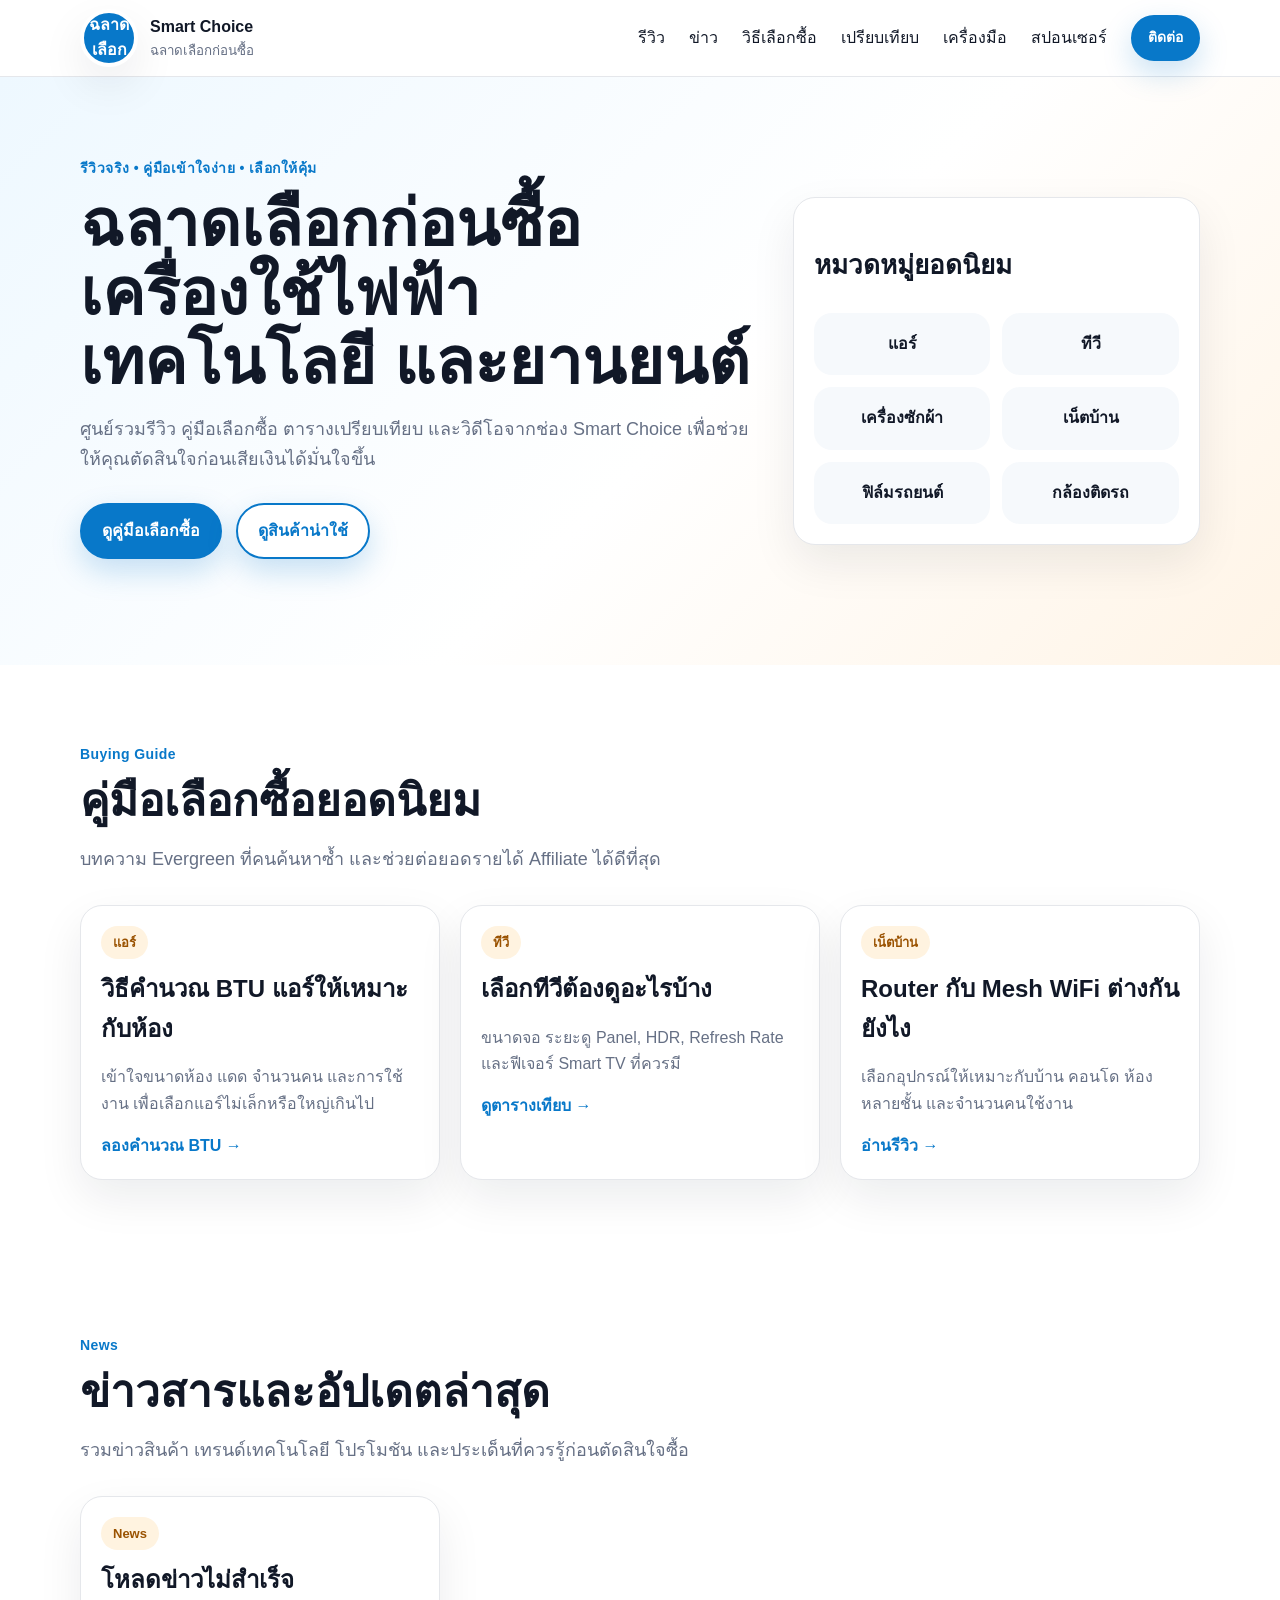
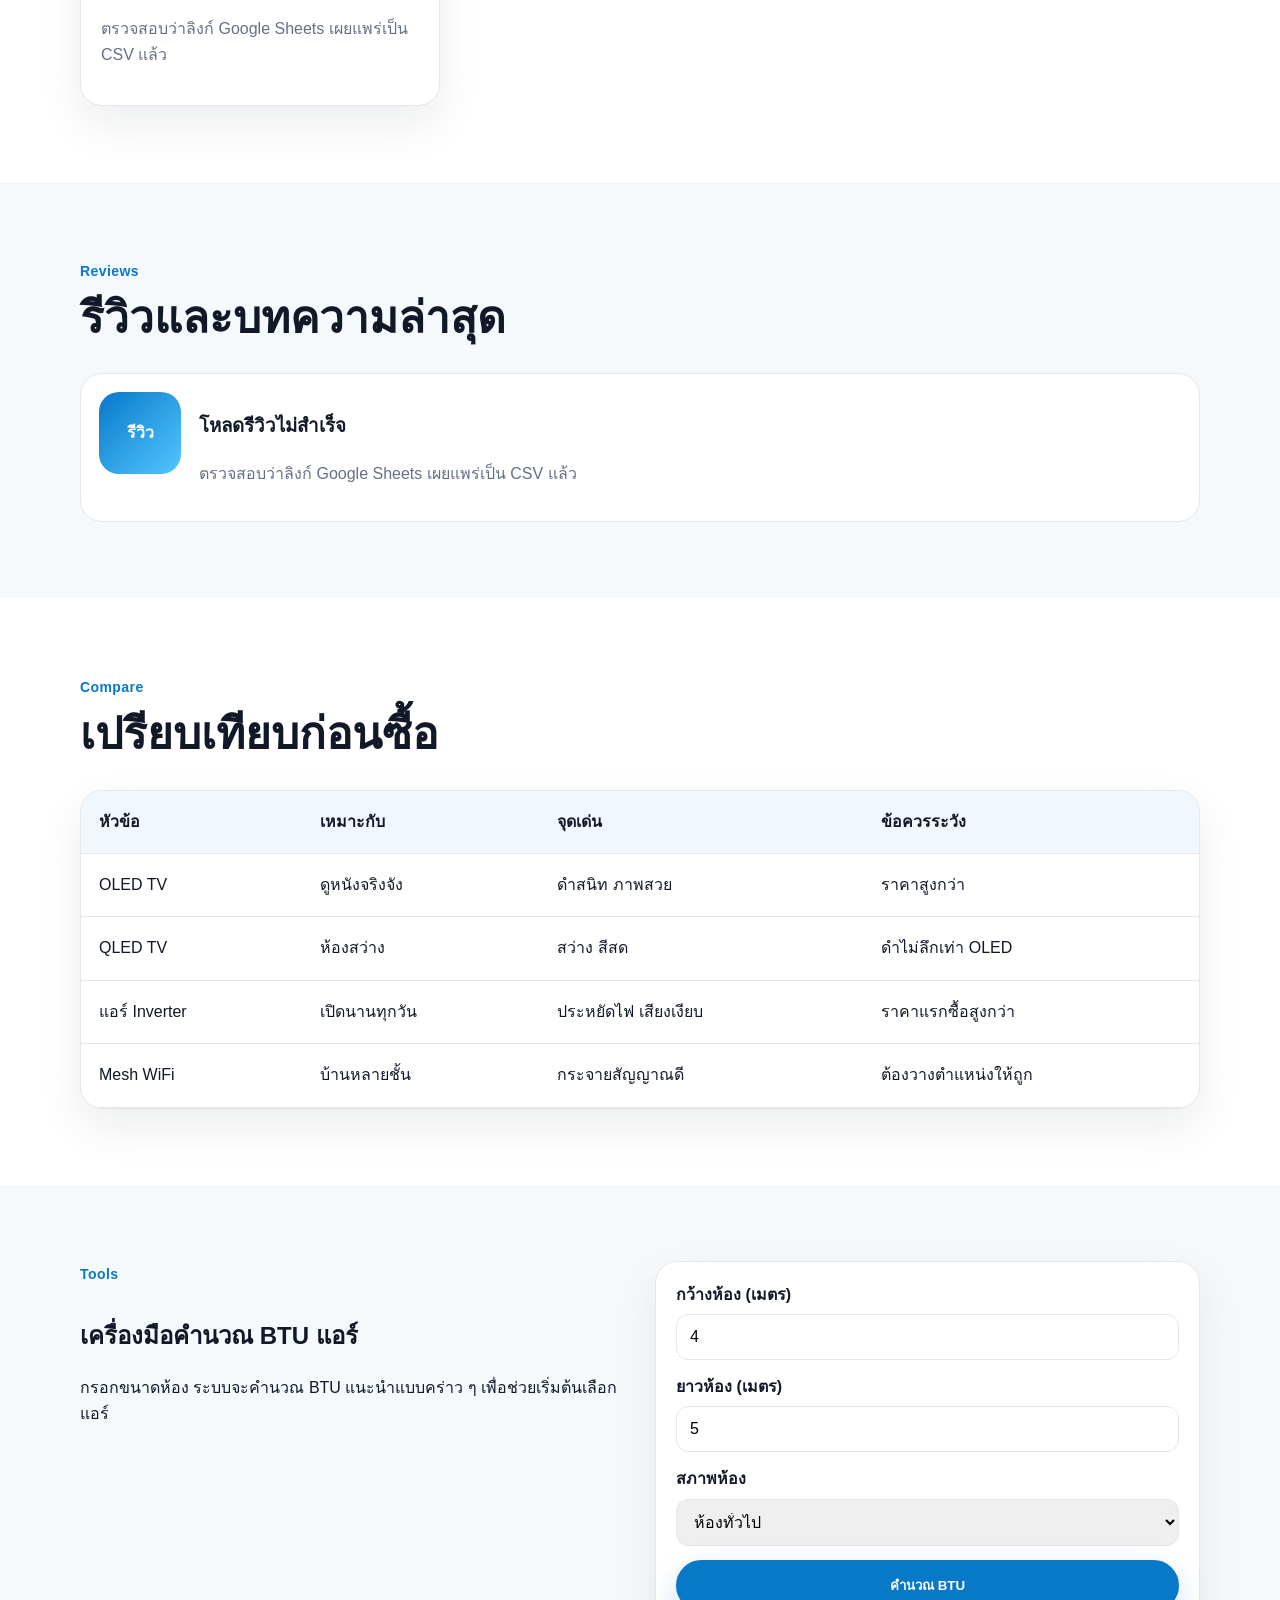
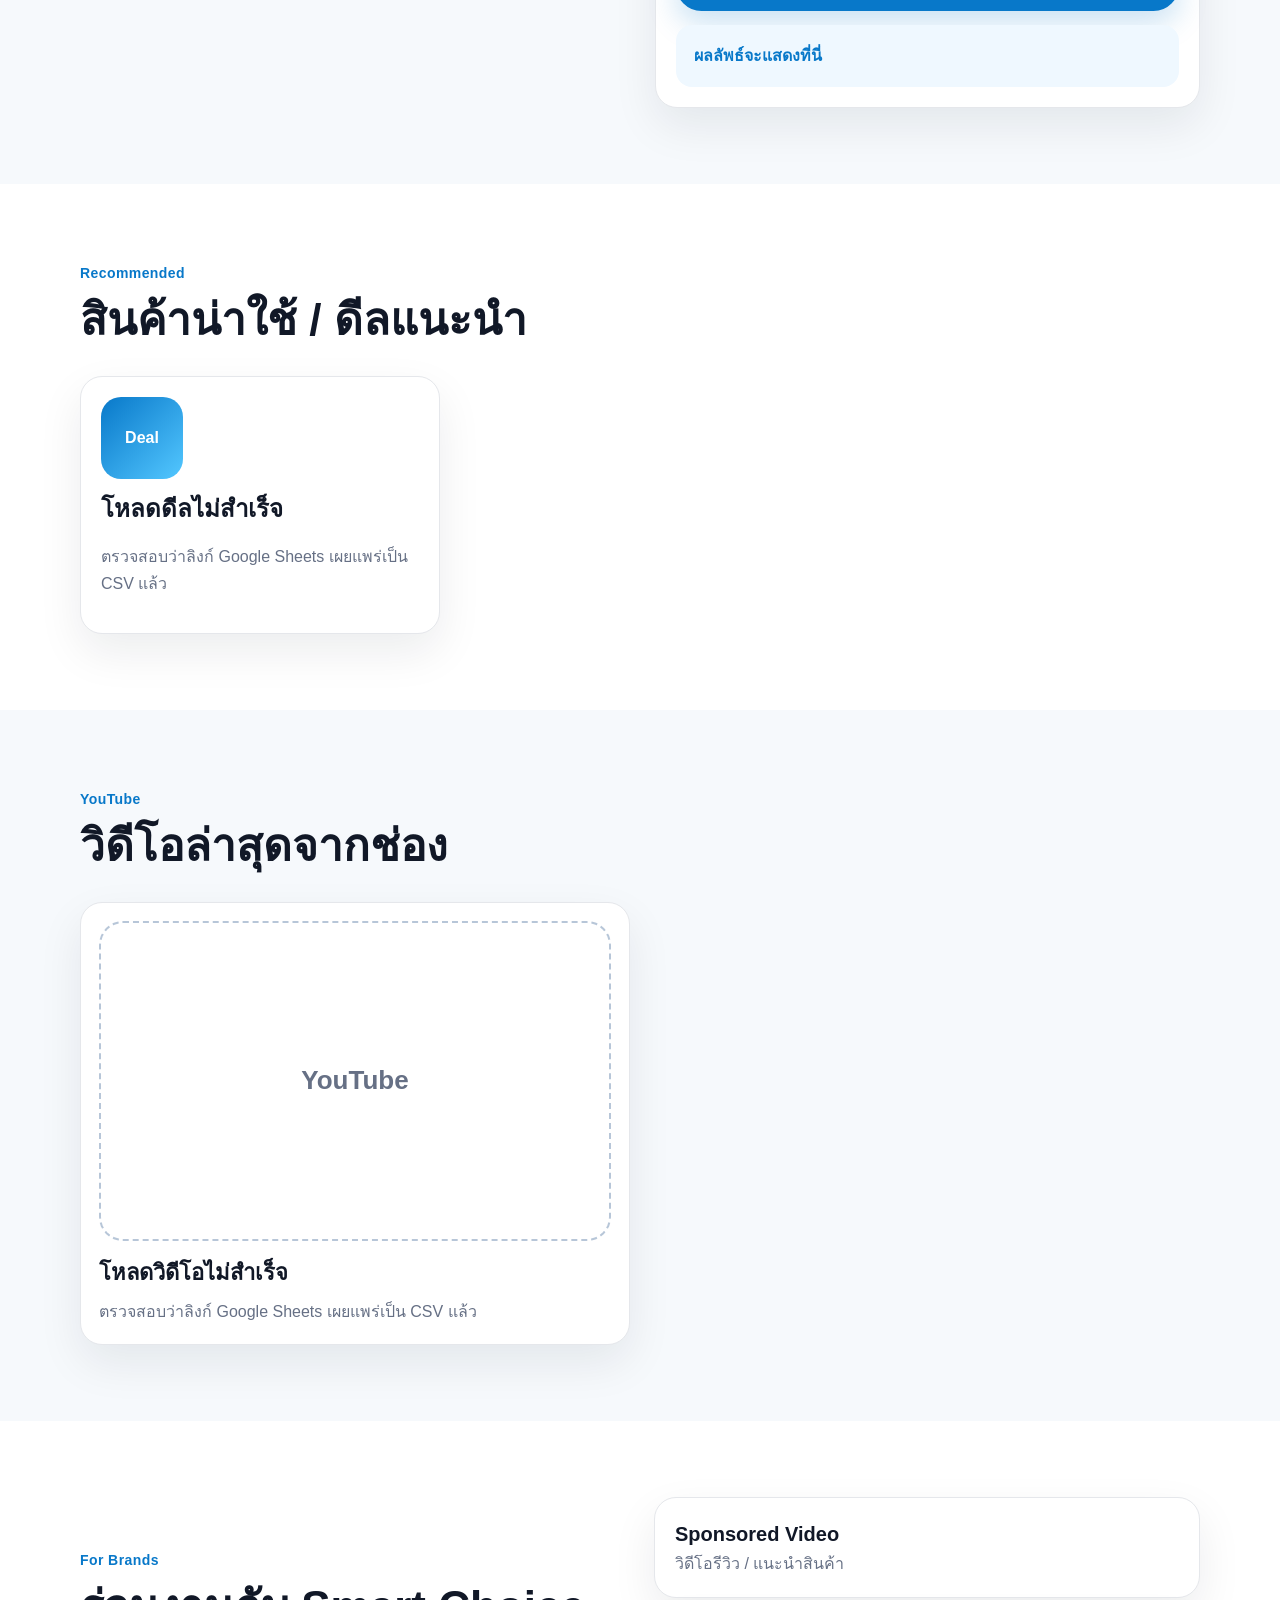
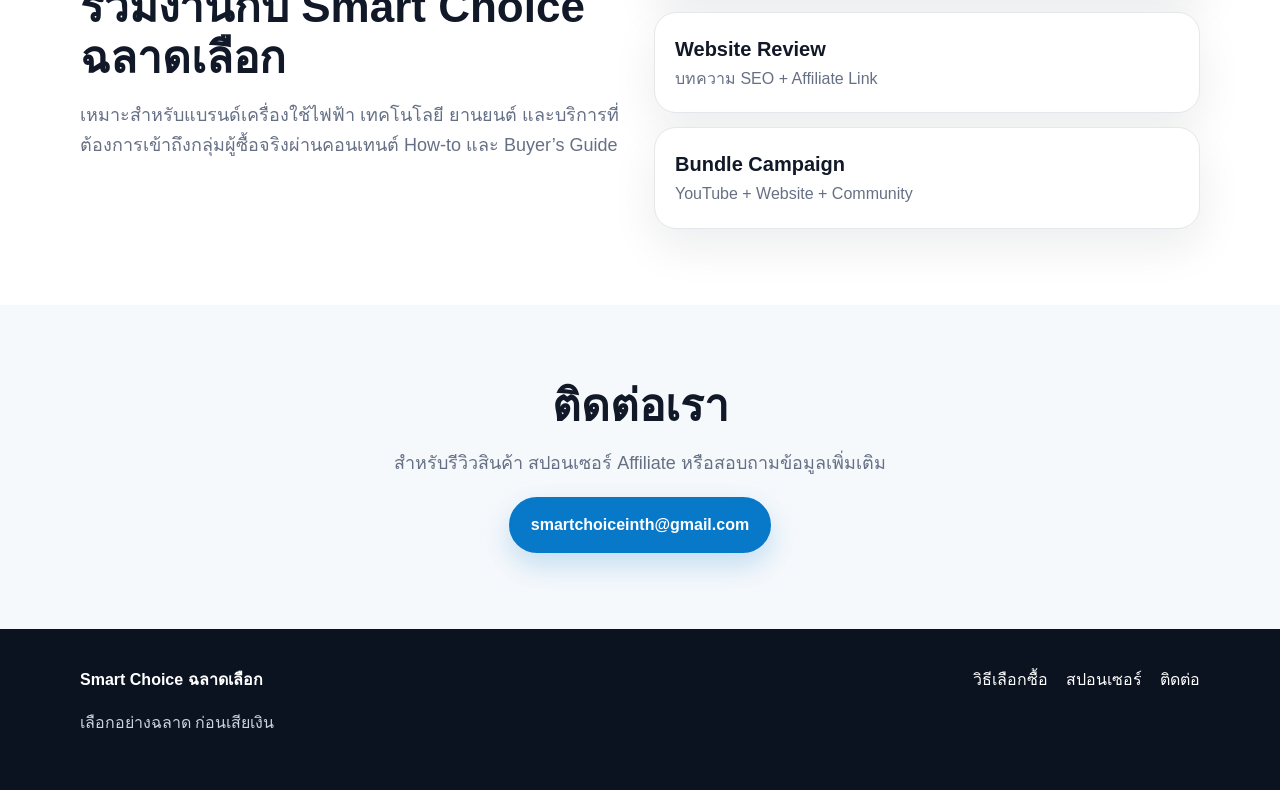
==== index.html @ 9ab66fe4 "Update contact email" ====
<!doctype html>
<html lang="th">
<head>
  <meta charset="utf-8" />
  <meta name="viewport" content="width=device-width, initial-scale=1" />
  <title>Smart Choice ฉลาดเลือก | รีวิวจริง คู่มือเลือกซื้อ และเปรียบเทียบสินค้า</title>
  <meta name="description" content="Smart Choice ฉลาดเลือก เว็บช่วยตัดสินใจก่อนซื้อ รีวิวเครื่องใช้ไฟฟ้า เทคโนโลยี ยานยนต์ คู่มือเลือกซื้อ เปรียบเทียบสินค้า และดีลแนะนำ" />
  <meta property="og:title" content="Smart Choice ฉลาดเลือก" />
  <meta property="og:description" content="รีวิวจริง คู่มือเลือกซื้อ และเทคนิคใช้งาน เข้าใจง่าย ก่อนเสียเงิน" />
  <meta property="og:type" content="website" />
  <link rel="stylesheet" href="style.css" />
</head>
<body>
  <header class="site-header">
    <nav class="nav container">
      <a href="#home" class="brand">
        <div class="logo">ฉลาด<br><span>เลือก</span></div>
        <div>
          <strong>Smart Choice</strong>
          <small>ฉลาดเลือกก่อนซื้อ</small>
        </div>
      </a>
      <button class="menu-btn" id="menuBtn" aria-label="เปิดเมนู">☰</button>
      <div class="nav-links" id="navLinks">
        <a href="#reviews">รีวิว</a>
        <a href="#news">ข่าว</a>
        <a href="#guides">วิธีเลือกซื้อ</a>
        <a href="#compare">เปรียบเทียบ</a>
        <a href="#tools">เครื่องมือ</a>
        <a href="#sponsor">สปอนเซอร์</a>
        <a class="btn btn-small" href="#contact">ติดต่อ</a>
      </div>
    </nav>
  </header>

  <main id="home">
    <section class="hero">
      <div class="container hero-grid">
        <div class="hero-copy">
          <span class="eyebrow">รีวิวจริง • คู่มือเข้าใจง่าย • เลือกให้คุ้ม</span>
          <h1>ฉลาดเลือกก่อนซื้อ เครื่องใช้ไฟฟ้า เทคโนโลยี และยานยนต์</h1>
          <p>ศูนย์รวมรีวิว คู่มือเลือกซื้อ ตารางเปรียบเทียบ และวิดีโอจากช่อง Smart Choice เพื่อช่วยให้คุณตัดสินใจก่อนเสียเงินได้มั่นใจขึ้น</p>
          <div class="hero-actions">
            <a class="btn" href="#guides">ดูคู่มือเลือกซื้อ</a>
            <a class="btn btn-outline" href="#deals">ดูสินค้าน่าใช้</a>
          </div>
        </div>
        <div class="hero-card">
          <h3>หมวดหมู่ยอดนิยม</h3>
          <div class="category-grid">
            <a href="#air">แอร์</a>
            <a href="#tv">ทีวี</a>
            <a href="#washer">เครื่องซักผ้า</a>
            <a href="#internet">เน็ตบ้าน</a>
            <a href="#auto">ฟิล์มรถยนต์</a>
            <a href="#camera">กล้องติดรถ</a>
          </div>
        </div>
      </div>
    </section>

    <section class="section container" id="guides">
      <div class="section-head">
        <span class="eyebrow">Buying Guide</span>
        <h2>คู่มือเลือกซื้อยอดนิยม</h2>
        <p>บทความ Evergreen ที่คนค้นหาซ้ำ และช่วยต่อยอดรายได้ Affiliate ได้ดีที่สุด</p>
      </div>
      <div class="cards">
        <article class="card" id="air">
          <span class="tag">แอร์</span>
          <h3>วิธีคำนวณ BTU แอร์ให้เหมาะกับห้อง</h3>
          <p>เข้าใจขนาดห้อง แดด จำนวนคน และการใช้งาน เพื่อเลือกแอร์ไม่เล็กหรือใหญ่เกินไป</p>
          <a href="#tools">ลองคำนวณ BTU →</a>
        </article>
        <article class="card" id="tv">
          <span class="tag">ทีวี</span>
          <h3>เลือกทีวีต้องดูอะไรบ้าง</h3>
          <p>ขนาดจอ ระยะดู Panel, HDR, Refresh Rate และฟีเจอร์ Smart TV ที่ควรมี</p>
          <a href="#compare">ดูตารางเทียบ →</a>
        </article>
        <article class="card" id="internet">
          <span class="tag">เน็ตบ้าน</span>
          <h3>Router กับ Mesh WiFi ต่างกันยังไง</h3>
          <p>เลือกอุปกรณ์ให้เหมาะกับบ้าน คอนโด ห้องหลายชั้น และจำนวนคนใช้งาน</p>
          <a href="#reviews">อ่านรีวิว →</a>
        </article>
      </div>
    </section>

    <section class="section container" id="news">
      <div class="section-head">
        <span class="eyebrow">News</span>
        <h2>ข่าวสารและอัปเดตล่าสุด</h2>
        <p>รวมข่าวสินค้า เทรนด์เทคโนโลยี โปรโมชัน และประเด็นที่ควรรู้ก่อนตัดสินใจซื้อ</p>
      </div>
      <div class="cards" id="newsCards">
        <article class="card">
          <span class="tag">News</span>
          <h3>กำลังโหลดข่าวล่าสุด</h3>
          <p>ระบบกำลังดึงข้อมูลจาก Google Sheets</p>
        </article>
      </div>
    </section>
    <section class="section alt" id="reviews">
      <div class="container">
        <div class="section-head">
          <span class="eyebrow">Reviews</span>
          <h2>รีวิวและบทความล่าสุด</h2>
        </div>
        <div class="article-list" id="reviewList">
          <article>
            <div class="thumb">รีวิว</div>
            <div>
              <h3>กำลังโหลดรีวิวล่าสุด</h3>
              <p>ระบบกำลังดึงข้อมูลจาก Google Sheets</p>
            </div>
          </article>
        </div>
      </div>
    </section>
    <section class="section container" id="compare">
      <div class="section-head">
        <span class="eyebrow">Compare</span>
        <h2>เปรียบเทียบก่อนซื้อ</h2>
      </div>
      <div class="table-wrap">
        <table>
          <thead>
            <tr><th>หัวข้อ</th><th>เหมาะกับ</th><th>จุดเด่น</th><th>ข้อควรระวัง</th></tr>
          </thead>
          <tbody>
            <tr><td>OLED TV</td><td>ดูหนังจริงจัง</td><td>ดำสนิท ภาพสวย</td><td>ราคาสูงกว่า</td></tr>
            <tr><td>QLED TV</td><td>ห้องสว่าง</td><td>สว่าง สีสด</td><td>ดำไม่ลึกเท่า OLED</td></tr>
            <tr><td>แอร์ Inverter</td><td>เปิดนานทุกวัน</td><td>ประหยัดไฟ เสียงเงียบ</td><td>ราคาแรกซื้อสูงกว่า</td></tr>
            <tr><td>Mesh WiFi</td><td>บ้านหลายชั้น</td><td>กระจายสัญญาณดี</td><td>ต้องวางตำแหน่งให้ถูก</td></tr>
          </tbody>
        </table>
      </div>
    </section>

    <section class="section alt" id="tools">
      <div class="container tool-grid">
        <div>
          <span class="eyebrow">Tools</span>
          <h2>เครื่องมือคำนวณ BTU แอร์</h2>
          <p>กรอกขนาดห้อง ระบบจะคำนวณ BTU แนะนำแบบคร่าว ๆ เพื่อช่วยเริ่มต้นเลือกแอร์</p>
        </div>
        <form class="calculator" id="btuForm">
          <label>กว้างห้อง (เมตร)<input type="number" id="width" value="4" min="1" step="0.1"></label>
          <label>ยาวห้อง (เมตร)<input type="number" id="length" value="5" min="1" step="0.1"></label>
          <label>สภาพห้อง
            <select id="roomType">
              <option value="700">ห้องทั่วไป</option>
              <option value="800">โดนแดด / เพดานสูง</option>
              <option value="650">ห้องเย็น / ใช้กลางคืน</option>
            </select>
          </label>
          <button class="btn" type="submit">คำนวณ BTU</button>
          <output id="btuResult">ผลลัพธ์จะแสดงที่นี่</output>
        </form>
      </div>
    </section>

    <section class="section container" id="deals">
      <div class="section-head">
        <span class="eyebrow">Recommended</span>
        <h2>สินค้าน่าใช้ / ดีลแนะนำ</h2>
      </div>
      <div class="product-grid" id="dealGrid">
        <div class="product">
          <span>Deal</span>
          <h3>กำลังโหลดดีลแนะนำ</h3>
          <p>ระบบกำลังดึงข้อมูลจาก Google Sheets</p>
        </div>
      </div>
    </section>
    <section class="section alt" id="videos">
      <div class="container">
        <div class="section-head">
          <span class="eyebrow">YouTube</span>
          <h2>วิดีโอล่าสุดจากช่อง</h2>
        </div>
        <div class="video-grid" id="videoList">
          <article class="video-card">
            <div class="video-placeholder">กำลังโหลดวิดีโอ</div>
            <h3>กำลังดึงข้อมูลจาก Google Sheets</h3>
          </article>
        </div>
      </div>
    </section>

    <section class="section container sponsor" id="sponsor">
      <div>
        <span class="eyebrow">For Brands</span>
        <h2>ร่วมงานกับ Smart Choice ฉลาดเลือก</h2>
        <p>เหมาะสำหรับแบรนด์เครื่องใช้ไฟฟ้า เทคโนโลยี ยานยนต์ และบริการที่ต้องการเข้าถึงกลุ่มผู้ซื้อจริงผ่านคอนเทนต์ How-to และ Buyer’s Guide</p>
      </div>
      <div class="packages">
        <div><strong>Sponsored Video</strong><span>วิดีโอรีวิว / แนะนำสินค้า</span></div>
        <div><strong>Website Review</strong><span>บทความ SEO + Affiliate Link</span></div>
        <div><strong>Bundle Campaign</strong><span>YouTube + Website + Community</span></div>
      </div>
    </section>

    <section class="section alt" id="contact">
      <div class="container contact">
        <h2>ติดต่อเรา</h2>
        <p>สำหรับรีวิวสินค้า สปอนเซอร์ Affiliate หรือสอบถามข้อมูลเพิ่มเติม</p>
        <a class="btn" href="mailto:smartchoiceinth@gmail.com">smartchoiceinth@gmail.com</a>
      </div>
    </section>
  </main>

  <footer>
    <div class="container footer-grid">
      <div><strong>Smart Choice ฉลาดเลือก</strong><p>เลือกอย่างฉลาด ก่อนเสียเงิน</p></div>
      <div><a href="#guides">วิธีเลือกซื้อ</a><a href="#sponsor">สปอนเซอร์</a><a href="#contact">ติดต่อ</a></div>
    </div>
  </footer>
  <script src="script.js"></script>
</body>
</html>
---- style.css ----
:root{--blue:#0878c9;--dark:#111827;--muted:#667085;--orange:#ff8a00;--bg:#f6f9fc;--card:#fff;--line:#e5e7eb;--shadow:0 18px 45px rgba(16,24,40,.08)}*{box-sizing:border-box}body{margin:0;font-family:Arial,"Noto Sans Thai",sans-serif;color:var(--dark);background:#fff;line-height:1.65}a{color:inherit;text-decoration:none}.container{width:min(1120px,92%);margin:auto}.site-header{position:sticky;top:0;z-index:20;background:rgba(255,255,255,.92);backdrop-filter:blur(10px);border-bottom:1px solid var(--line)}.nav{height:76px;display:flex;align-items:center;justify-content:space-between}.brand{display:flex;gap:12px;align-items:center}.brand small{display:block;color:var(--muted)}.logo{width:58px;height:58px;border-radius:50%;background:var(--blue);color:white;display:grid;place-items:center;text-align:center;font-weight:900;line-height:.9;border:4px solid white;box-shadow:var(--shadow)}.logo span{color:#fff}.nav-links{display:flex;gap:24px;align-items:center}.menu-btn{display:none;border:0;background:white;font-size:28px}.btn{display:inline-flex;align-items:center;justify-content:center;padding:13px 20px;border-radius:999px;background:var(--blue);color:#fff;font-weight:800;border:2px solid var(--blue);box-shadow:0 12px 30px rgba(8,120,201,.22)}.btn-outline{background:white;color:var(--blue)}.btn-small{padding:9px 15px;font-size:14px}.hero{background:linear-gradient(135deg,#eef8ff,#fff 55%,#fff4e6);padding:78px 0}.hero-grid{display:grid;grid-template-columns:1.25fr .75fr;gap:34px;align-items:center}.eyebrow{display:inline-block;color:var(--blue);font-weight:900;font-size:14px;letter-spacing:.03em;margin-bottom:10px}.hero h1{font-size:clamp(36px,5vw,64px);line-height:1.08;margin:0 0 18px}.hero p,.section-head p,.sponsor p,.contact p{color:var(--muted);font-size:18px}.hero-actions{display:flex;gap:14px;flex-wrap:wrap;margin:28px 0}.stats{display:grid;grid-template-columns:repeat(3,1fr);gap:12px;margin-top:26px}.stats div,.hero-card,.card,.product,.calculator,.packages div{background:var(--card);border:1px solid var(--line);border-radius:22px;padding:20px;box-shadow:var(--shadow)}.stats strong{display:block;font-size:25px}.stats span{color:var(--muted);font-size:14px}.hero-card h3{font-size:26px}.category-grid{display:grid;grid-template-columns:repeat(2,1fr);gap:12px}.category-grid a{padding:18px;border-radius:18px;background:var(--bg);font-weight:800;text-align:center}.section{padding:76px 0}.alt{background:var(--bg)}.section-head{margin-bottom:30px}.section-head h2,.sponsor h2,.contact h2{font-size:clamp(30px,4vw,44px);line-height:1.15;margin:0 0 10px}.cards,.product-grid{display:grid;grid-template-columns:repeat(3,1fr);gap:20px}.card h3,.product h3{font-size:24px;margin:10px 0}.card p,.product p,.article-list p{color:var(--muted)}.card a,.article-list a{color:var(--blue);font-weight:900}.tag{display:inline-block;background:#fff3e0;color:#9a5200;padding:6px 12px;border-radius:999px;font-weight:900;font-size:13px}.article-list{display:grid;gap:16px}.article-list article{display:flex;gap:18px;background:white;border:1px solid var(--line);border-radius:22px;padding:18px}.thumb,.product span{width:82px;height:82px;border-radius:20px;background:linear-gradient(135deg,var(--blue),#53c7ff);color:white;font-weight:900;display:grid;place-items:center;flex:0 0 auto}.review-img{width:132px;height:92px;border-radius:18px;object-fit:cover;flex:0 0 auto;background:var(--bg);border:1px solid var(--line)}.table-wrap{overflow:auto;background:white;border:1px solid var(--line);border-radius:22px;box-shadow:var(--shadow)}table{width:100%;border-collapse:collapse;min-width:720px}th,td{padding:18px;border-bottom:1px solid var(--line);text-align:left}th{background:#f0f7ff}.tool-grid{display:grid;grid-template-columns:1fr 1fr;gap:30px;align-items:start}.calculator{display:grid;gap:14px}.calculator label{font-weight:800}.calculator input,.calculator select{width:100%;padding:13px;border:1px solid var(--line);border-radius:12px;margin-top:6px;font-size:16px}output{padding:18px;background:#eff8ff;border-radius:16px;font-weight:900;color:var(--blue)}.product{text-align:left}.news-img,.product-img{width:100%;aspect-ratio:4/3;border-radius:18px;object-fit:cover;background:var(--bg);border:1px solid var(--line);margin-bottom:10px}.price{display:block;color:var(--orange);font-size:18px;margin:0 0 8px}.video-grid{display:grid;grid-template-columns:repeat(2,1fr);gap:20px}.video-card{background:white;border:1px solid var(--line);border-radius:22px;padding:18px;box-shadow:var(--shadow)}.video-card iframe{width:100%;aspect-ratio:16/9;border:0;border-radius:18px;background:#000}.video-card h3{font-size:22px;margin:14px 0 8px}.video-card p{color:var(--muted);margin:0}.video-placeholder{height:320px;border-radius:24px;border:2px dashed #b7c6d8;background:white;display:grid;place-items:center;color:var(--muted);font-size:26px;font-weight:900}.sponsor{display:grid;grid-template-columns:1fr 1fr;gap:28px;align-items:center}.packages{display:grid;gap:14px}.packages strong{display:block;font-size:20px}.packages span{color:var(--muted)}.contact{text-align:center}footer{background:#0b1220;color:white;padding:38px 0}.footer-grid{display:flex;justify-content:space-between;gap:20px}.footer-grid p{color:#cbd5e1}.footer-grid div:last-child{display:flex;gap:18px;flex-wrap:wrap}@media(max-width:820px){.menu-btn{display:block}.nav-links{display:none;position:absolute;left:4%;right:4%;top:76px;background:white;border:1px solid var(--line);border-radius:20px;padding:18px;box-shadow:var(--shadow);flex-direction:column;align-items:stretch}.nav-links.open{display:flex}.hero-grid,.tool-grid,.sponsor{grid-template-columns:1fr}.cards,.product-grid,.stats,.video-grid{grid-template-columns:1fr}.hero{padding:45px 0}.section{padding:52px 0}.article-list article{flex-direction:column}.footer-grid{flex-direction:column}}
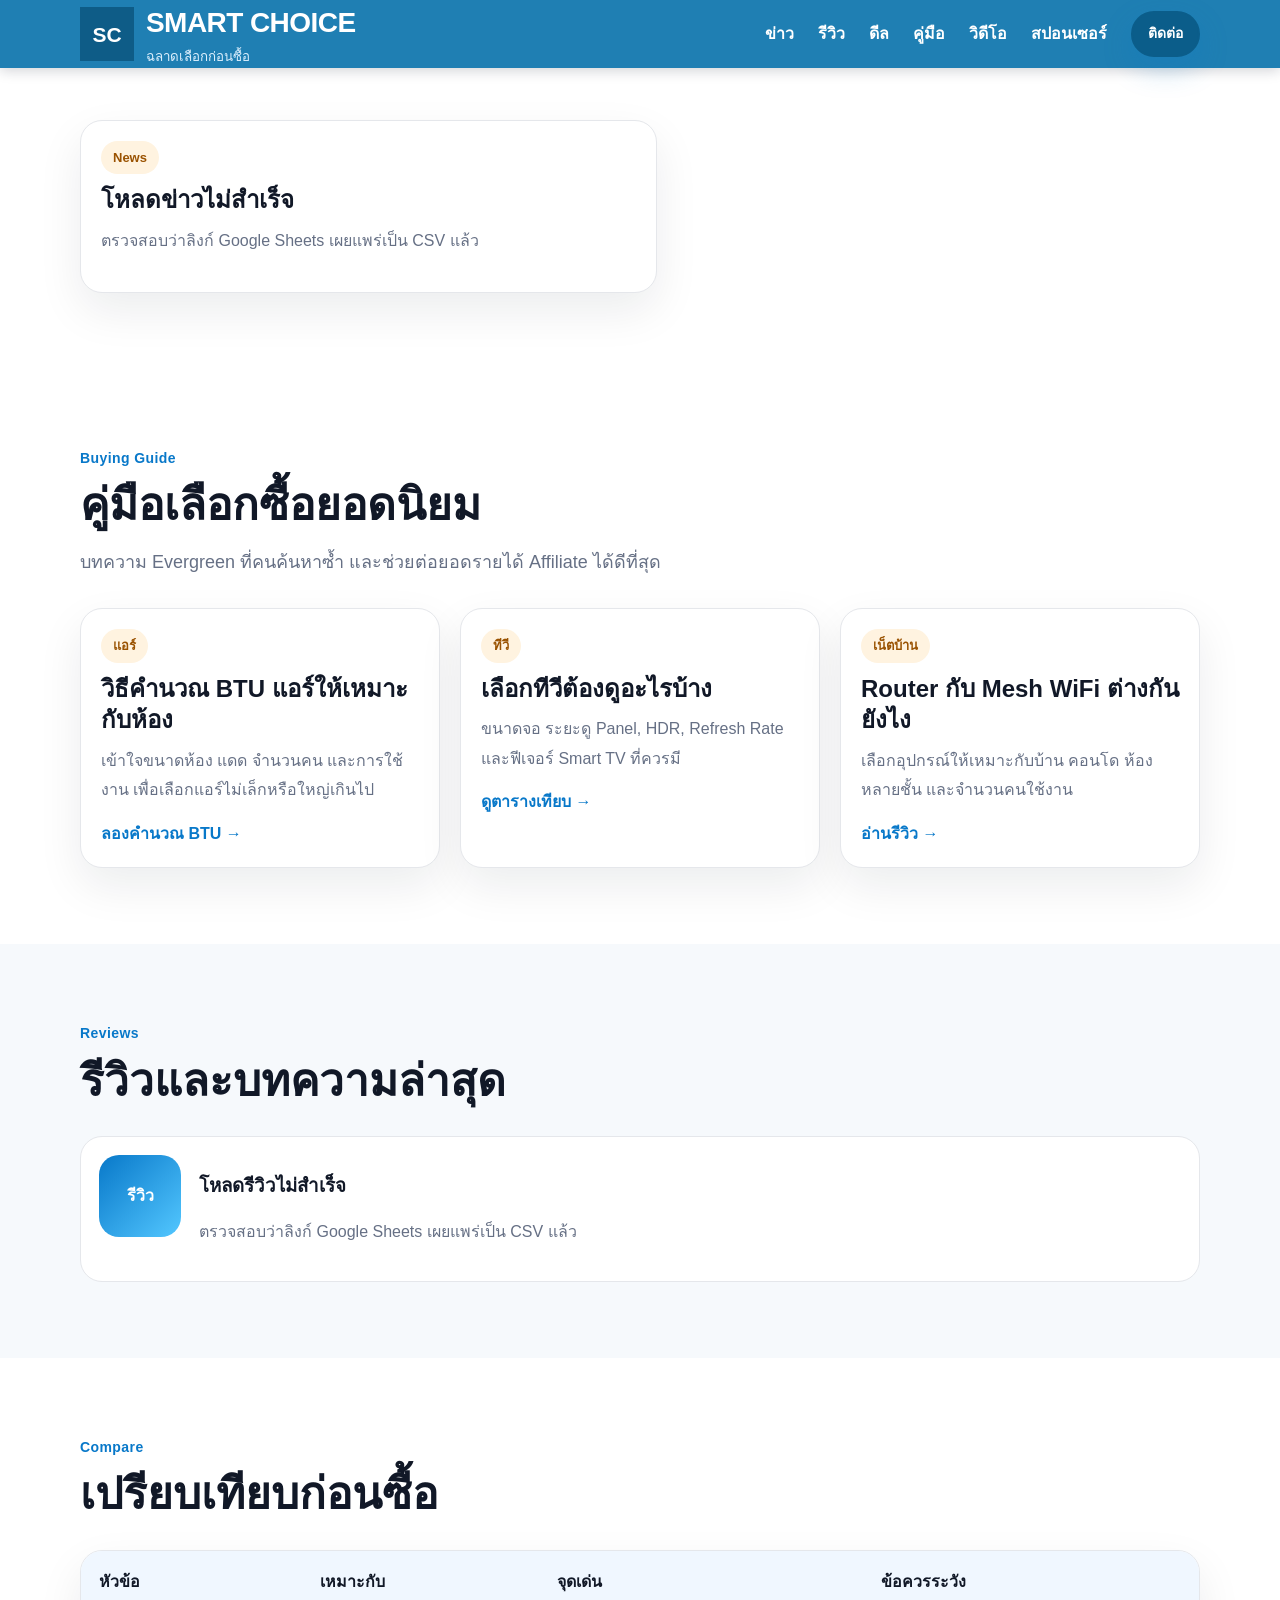
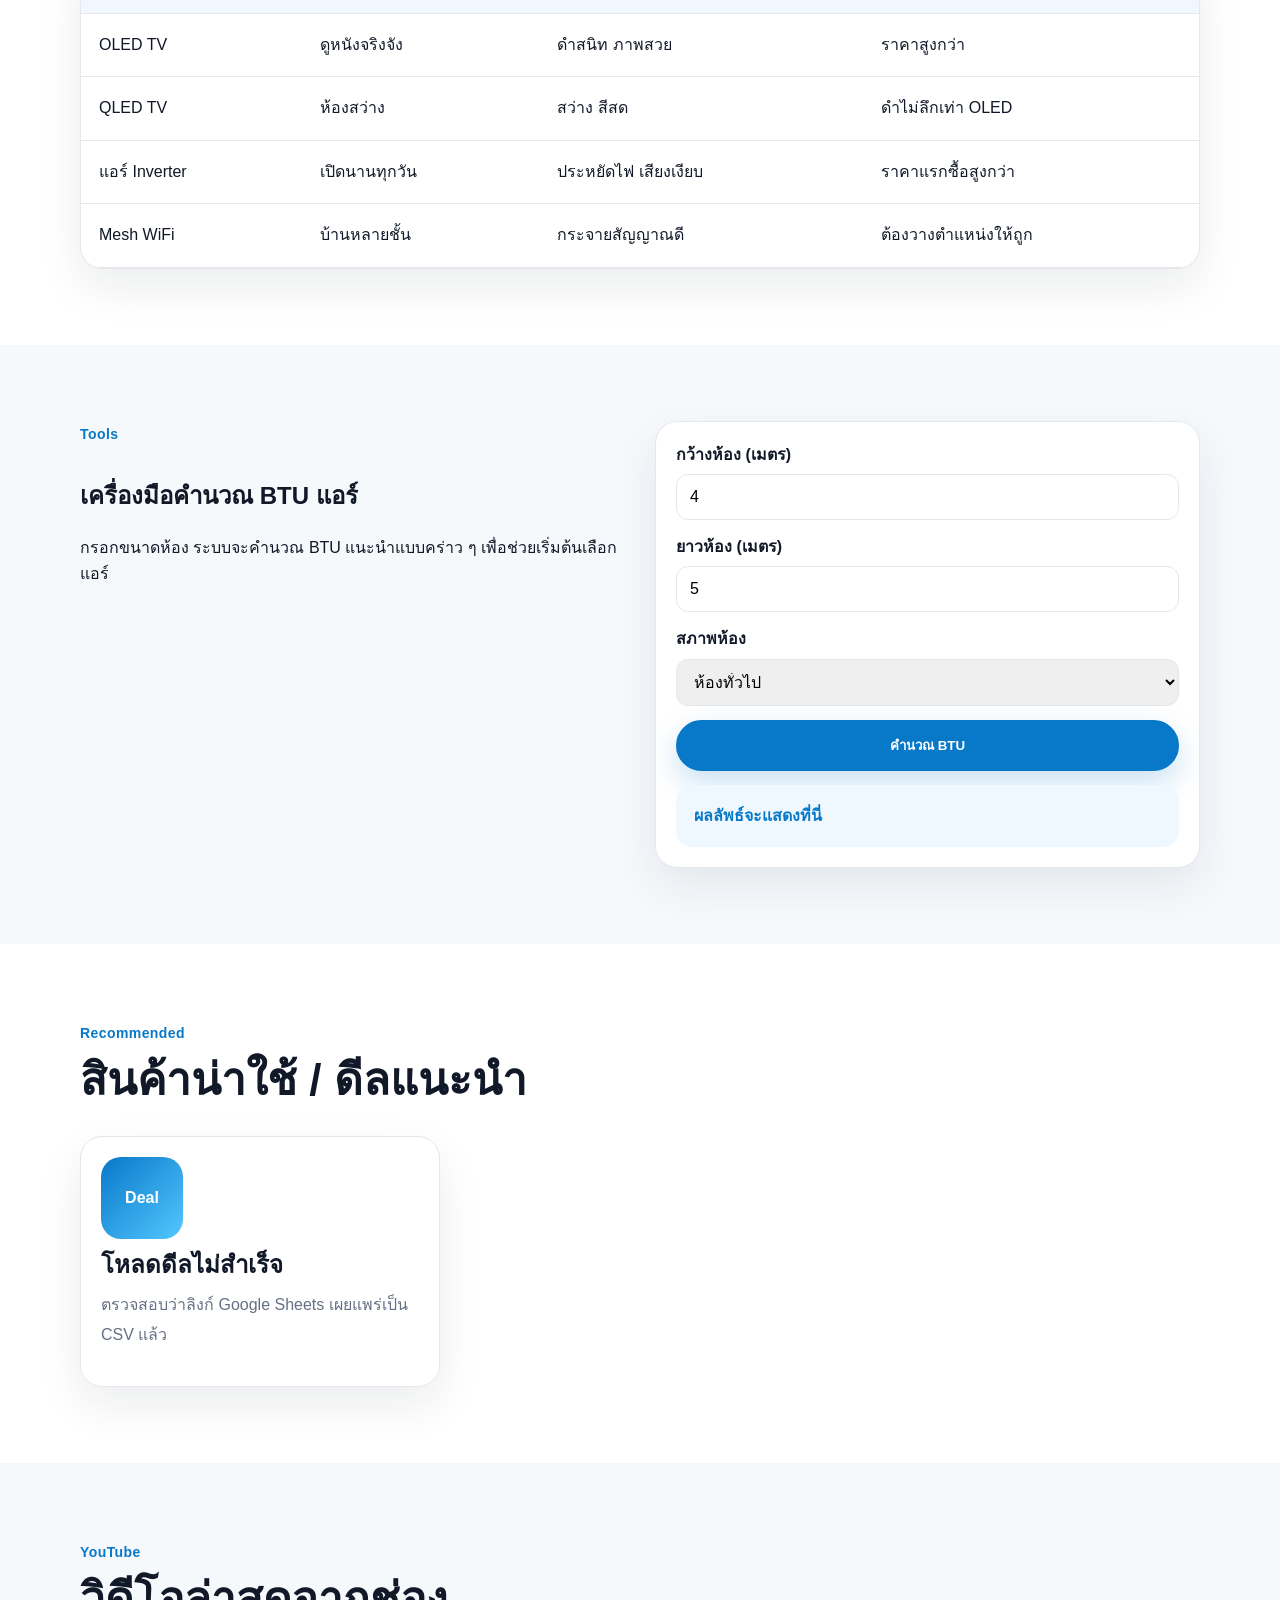
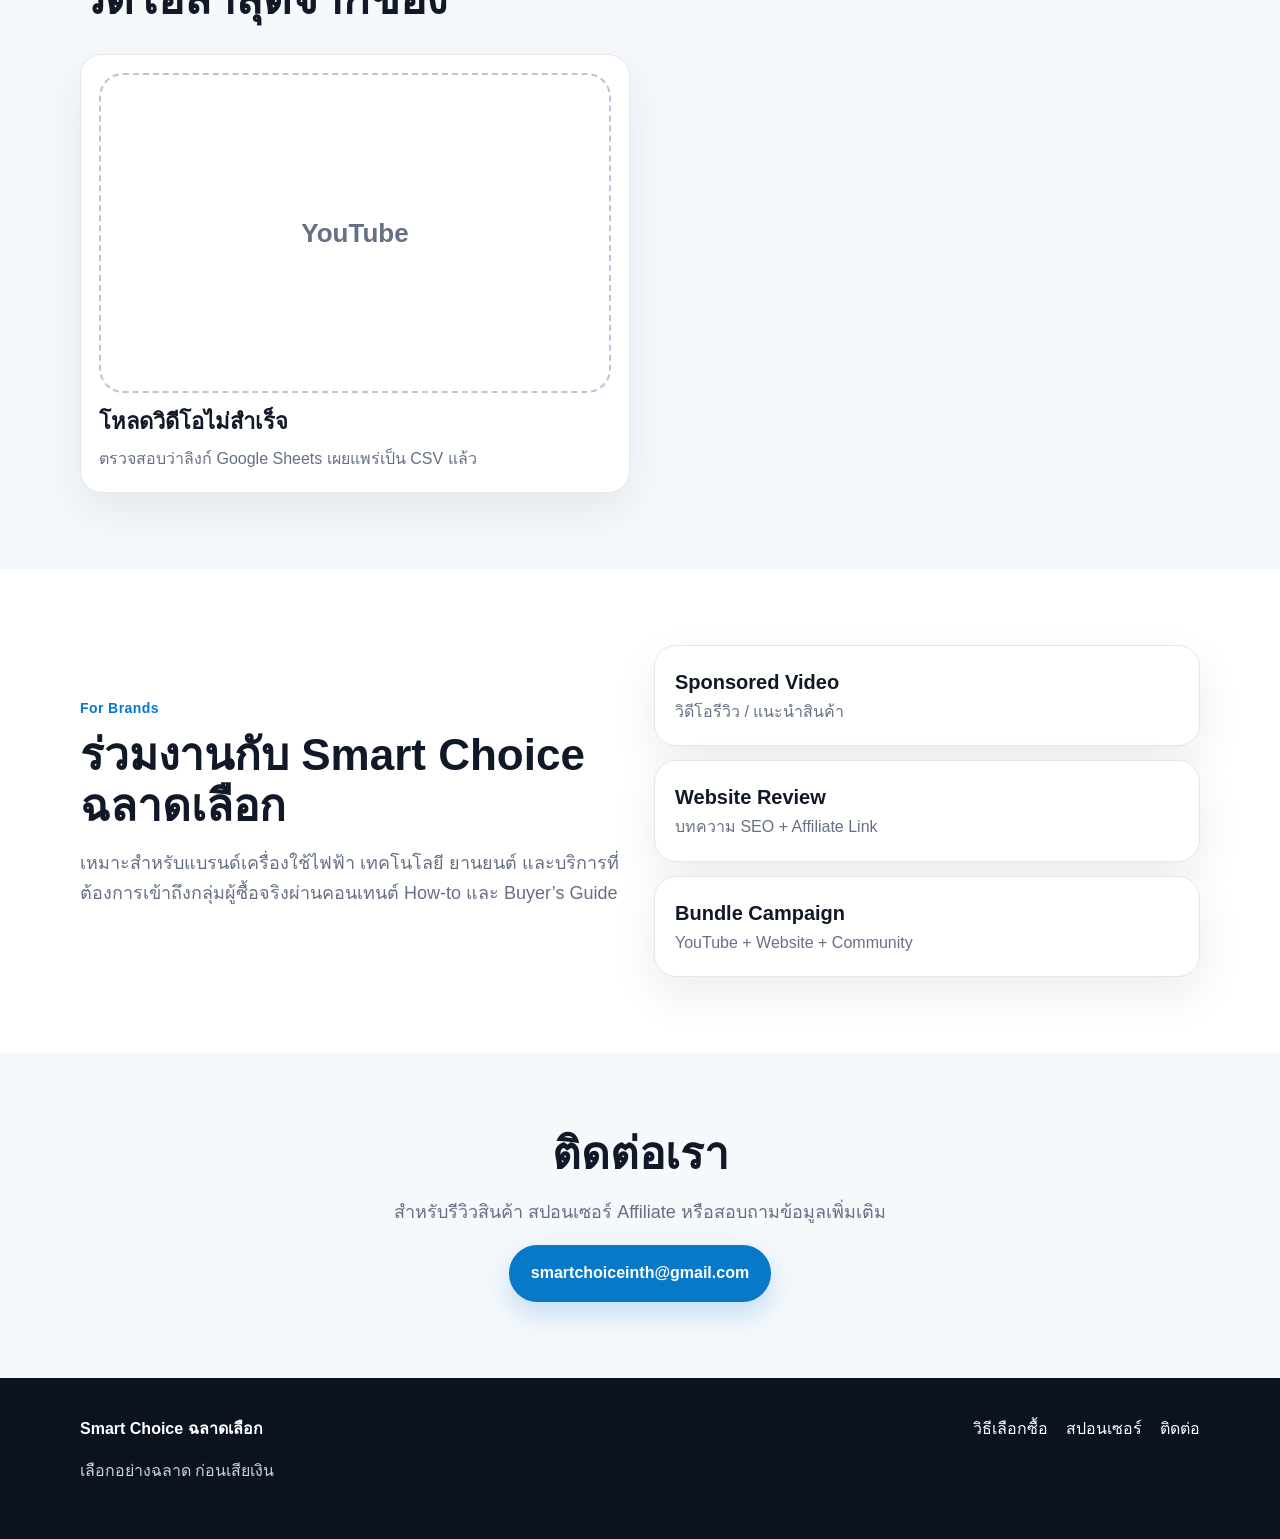
==== commit bcc71ac7: "Draft news homepage layout" ====
--- a/index.html
+++ b/index.html
@@ -10,23 +10,23 @@
   <meta property="og:type" content="website" />
   <link rel="stylesheet" href="style.css" />
 </head>
-<body>
+<body class="news-theme">
   <header class="site-header">
     <nav class="nav container">
       <a href="#home" class="brand">
-        <div class="logo">ฉลาด<br><span>เลือก</span></div>
+        <div class="logo">SC</div>
         <div>
-          <strong>Smart Choice</strong>
+          <strong>SMART CHOICE</strong>
           <small>ฉลาดเลือกก่อนซื้อ</small>
         </div>
       </a>
       <button class="menu-btn" id="menuBtn" aria-label="เปิดเมนู">☰</button>
       <div class="nav-links" id="navLinks">
+        <a href="#news">ข่าว</a>
         <a href="#reviews">รีวิว</a>
-        <a href="#news">ข่าว</a>
-        <a href="#guides">วิธีเลือกซื้อ</a>
-        <a href="#compare">เปรียบเทียบ</a>
-        <a href="#tools">เครื่องมือ</a>
+        <a href="#deals">ดีล</a>
+        <a href="#guides">คู่มือ</a>
+        <a href="#videos">วิดีโอ</a>
         <a href="#sponsor">สปอนเซอร์</a>
         <a class="btn btn-small" href="#contact">ติดต่อ</a>
       </div>
@@ -34,31 +34,20 @@
   </header>
 
   <main id="home">
-    <section class="hero">
-      <div class="container hero-grid">
-        <div class="hero-copy">
-          <span class="eyebrow">รีวิวจริง • คู่มือเข้าใจง่าย • เลือกให้คุ้ม</span>
-          <h1>ฉลาดเลือกก่อนซื้อ เครื่องใช้ไฟฟ้า เทคโนโลยี และยานยนต์</h1>
-          <p>ศูนย์รวมรีวิว คู่มือเลือกซื้อ ตารางเปรียบเทียบ และวิดีโอจากช่อง Smart Choice เพื่อช่วยให้คุณตัดสินใจก่อนเสียเงินได้มั่นใจขึ้น</p>
-          <div class="hero-actions">
-            <a class="btn" href="#guides">ดูคู่มือเลือกซื้อ</a>
-            <a class="btn btn-outline" href="#deals">ดูสินค้าน่าใช้</a>
-          </div>
-        </div>
-        <div class="hero-card">
-          <h3>หมวดหมู่ยอดนิยม</h3>
-          <div class="category-grid">
-            <a href="#air">แอร์</a>
-            <a href="#tv">ทีวี</a>
-            <a href="#washer">เครื่องซักผ้า</a>
-            <a href="#internet">เน็ตบ้าน</a>
-            <a href="#auto">ฟิล์มรถยนต์</a>
-            <a href="#camera">กล้องติดรถ</a>
-          </div>
-        </div>
+    <section class="section container" id="news">
+      <div class="section-head">
+        <span class="eyebrow">News</span>
+        <h2>ข่าวสารและอัปเดตล่าสุด</h2>
+        <p>รวมข่าวสินค้า เทรนด์เทคโนโลยี โปรโมชัน และประเด็นที่ควรรู้ก่อนตัดสินใจซื้อ</p>
+      </div>
+      <div class="news-front" id="newsCards">
+        <article class="card">
+          <span class="tag">News</span>
+          <h3>กำลังโหลดข่าวล่าสุด</h3>
+          <p>ระบบกำลังดึงข้อมูลจาก Google Sheets</p>
+        </article>
       </div>
     </section>
-
     <section class="section container" id="guides">
       <div class="section-head">
         <span class="eyebrow">Buying Guide</span>
@@ -87,20 +76,6 @@
       </div>
     </section>
 
-    <section class="section container" id="news">
-      <div class="section-head">
-        <span class="eyebrow">News</span>
-        <h2>ข่าวสารและอัปเดตล่าสุด</h2>
-        <p>รวมข่าวสินค้า เทรนด์เทคโนโลยี โปรโมชัน และประเด็นที่ควรรู้ก่อนตัดสินใจซื้อ</p>
-      </div>
-      <div class="cards" id="newsCards">
-        <article class="card">
-          <span class="tag">News</span>
-          <h3>กำลังโหลดข่าวล่าสุด</h3>
-          <p>ระบบกำลังดึงข้อมูลจาก Google Sheets</p>
-        </article>
-      </div>
-    </section>
     <section class="section alt" id="reviews">
       <div class="container">
         <div class="section-head">
--- a/style.css
+++ b/style.css
@@ -1 +1,2 @@
-:root{--blue:#0878c9;--dark:#111827;--muted:#667085;--orange:#ff8a00;--bg:#f6f9fc;--card:#fff;--line:#e5e7eb;--shadow:0 18px 45px rgba(16,24,40,.08)}*{box-sizing:border-box}body{margin:0;font-family:Arial,"Noto Sans Thai",sans-serif;color:var(--dark);background:#fff;line-height:1.65}a{color:inherit;text-decoration:none}.container{width:min(1120px,92%);margin:auto}.site-header{position:sticky;top:0;z-index:20;background:rgba(255,255,255,.92);backdrop-filter:blur(10px);border-bottom:1px solid var(--line)}.nav{height:76px;display:flex;align-items:center;justify-content:space-between}.brand{display:flex;gap:12px;align-items:center}.brand small{display:block;color:var(--muted)}.logo{width:58px;height:58px;border-radius:50%;background:var(--blue);color:white;display:grid;place-items:center;text-align:center;font-weight:900;line-height:.9;border:4px solid white;box-shadow:var(--shadow)}.logo span{color:#fff}.nav-links{display:flex;gap:24px;align-items:center}.menu-btn{display:none;border:0;background:white;font-size:28px}.btn{display:inline-flex;align-items:center;justify-content:center;padding:13px 20px;border-radius:999px;background:var(--blue);color:#fff;font-weight:800;border:2px solid var(--blue);box-shadow:0 12px 30px rgba(8,120,201,.22)}.btn-outline{background:white;color:var(--blue)}.btn-small{padding:9px 15px;font-size:14px}.hero{background:linear-gradient(135deg,#eef8ff,#fff 55%,#fff4e6);padding:78px 0}.hero-grid{display:grid;grid-template-columns:1.25fr .75fr;gap:34px;align-items:center}.eyebrow{display:inline-block;color:var(--blue);font-weight:900;font-size:14px;letter-spacing:.03em;margin-bottom:10px}.hero h1{font-size:clamp(36px,5vw,64px);line-height:1.08;margin:0 0 18px}.hero p,.section-head p,.sponsor p,.contact p{color:var(--muted);font-size:18px}.hero-actions{display:flex;gap:14px;flex-wrap:wrap;margin:28px 0}.stats{display:grid;grid-template-columns:repeat(3,1fr);gap:12px;margin-top:26px}.stats div,.hero-card,.card,.product,.calculator,.packages div{background:var(--card);border:1px solid var(--line);border-radius:22px;padding:20px;box-shadow:var(--shadow)}.stats strong{display:block;font-size:25px}.stats span{color:var(--muted);font-size:14px}.hero-card h3{font-size:26px}.category-grid{display:grid;grid-template-columns:repeat(2,1fr);gap:12px}.category-grid a{padding:18px;border-radius:18px;background:var(--bg);font-weight:800;text-align:center}.section{padding:76px 0}.alt{background:var(--bg)}.section-head{margin-bottom:30px}.section-head h2,.sponsor h2,.contact h2{font-size:clamp(30px,4vw,44px);line-height:1.15;margin:0 0 10px}.cards,.product-grid{display:grid;grid-template-columns:repeat(3,1fr);gap:20px}.card h3,.product h3{font-size:24px;margin:10px 0}.card p,.product p,.article-list p{color:var(--muted)}.card a,.article-list a{color:var(--blue);font-weight:900}.tag{display:inline-block;background:#fff3e0;color:#9a5200;padding:6px 12px;border-radius:999px;font-weight:900;font-size:13px}.article-list{display:grid;gap:16px}.article-list article{display:flex;gap:18px;background:white;border:1px solid var(--line);border-radius:22px;padding:18px}.thumb,.product span{width:82px;height:82px;border-radius:20px;background:linear-gradient(135deg,var(--blue),#53c7ff);color:white;font-weight:900;display:grid;place-items:center;flex:0 0 auto}.review-img{width:132px;height:92px;border-radius:18px;object-fit:cover;flex:0 0 auto;background:var(--bg);border:1px solid var(--line)}.table-wrap{overflow:auto;background:white;border:1px solid var(--line);border-radius:22px;box-shadow:var(--shadow)}table{width:100%;border-collapse:collapse;min-width:720px}th,td{padding:18px;border-bottom:1px solid var(--line);text-align:left}th{background:#f0f7ff}.tool-grid{display:grid;grid-template-columns:1fr 1fr;gap:30px;align-items:start}.calculator{display:grid;gap:14px}.calculator label{font-weight:800}.calculator input,.calculator select{width:100%;padding:13px;border:1px solid var(--line);border-radius:12px;margin-top:6px;font-size:16px}output{padding:18px;background:#eff8ff;border-radius:16px;font-weight:900;color:var(--blue)}.product{text-align:left}.news-img,.product-img{width:100%;aspect-ratio:4/3;border-radius:18px;object-fit:cover;background:var(--bg);border:1px solid var(--line);margin-bottom:10px}.price{display:block;color:var(--orange);font-size:18px;margin:0 0 8px}.video-grid{display:grid;grid-template-columns:repeat(2,1fr);gap:20px}.video-card{background:white;border:1px solid var(--line);border-radius:22px;padding:18px;box-shadow:var(--shadow)}.video-card iframe{width:100%;aspect-ratio:16/9;border:0;border-radius:18px;background:#000}.video-card h3{font-size:22px;margin:14px 0 8px}.video-card p{color:var(--muted);margin:0}.video-placeholder{height:320px;border-radius:24px;border:2px dashed #b7c6d8;background:white;display:grid;place-items:center;color:var(--muted);font-size:26px;font-weight:900}.sponsor{display:grid;grid-template-columns:1fr 1fr;gap:28px;align-items:center}.packages{display:grid;gap:14px}.packages strong{display:block;font-size:20px}.packages span{color:var(--muted)}.contact{text-align:center}footer{background:#0b1220;color:white;padding:38px 0}.footer-grid{display:flex;justify-content:space-between;gap:20px}.footer-grid p{color:#cbd5e1}.footer-grid div:last-child{display:flex;gap:18px;flex-wrap:wrap}@media(max-width:820px){.menu-btn{display:block}.nav-links{display:none;position:absolute;left:4%;right:4%;top:76px;background:white;border:1px solid var(--line);border-radius:20px;padding:18px;box-shadow:var(--shadow);flex-direction:column;align-items:stretch}.nav-links.open{display:flex}.hero-grid,.tool-grid,.sponsor{grid-template-columns:1fr}.cards,.product-grid,.stats,.video-grid{grid-template-columns:1fr}.hero{padding:45px 0}.section{padding:52px 0}.article-list article{flex-direction:column}.footer-grid{flex-direction:column}}+:root{--blue:#0878c9;--dark:#111827;--muted:#667085;--orange:#ff8a00;--bg:#f6f9fc;--card:#fff;--line:#e5e7eb;--shadow:0 18px 45px rgba(16,24,40,.08)}*{box-sizing:border-box}body{margin:0;font-family:Arial,"Noto Sans Thai",sans-serif;color:var(--dark);background:#fff;line-height:1.65}a{color:inherit;text-decoration:none}.container{width:min(1120px,92%);margin:auto}.site-header{position:sticky;top:0;z-index:20;background:rgba(255,255,255,.92);backdrop-filter:blur(10px);border-bottom:1px solid var(--line)}.nav{height:76px;display:flex;align-items:center;justify-content:space-between}.brand{display:flex;gap:12px;align-items:center}.brand small{display:block;color:var(--muted)}.logo{width:58px;height:58px;border-radius:50%;background:var(--blue);color:white;display:grid;place-items:center;text-align:center;font-weight:900;line-height:.9;border:4px solid white;box-shadow:var(--shadow)}.logo span{color:#fff}.nav-links{display:flex;gap:24px;align-items:center}.menu-btn{display:none;border:0;background:white;font-size:28px}.btn{display:inline-flex;align-items:center;justify-content:center;padding:13px 20px;border-radius:999px;background:var(--blue);color:#fff;font-weight:800;border:2px solid var(--blue);box-shadow:0 12px 30px rgba(8,120,201,.22)}.btn-outline{background:white;color:var(--blue)}.btn-small{padding:9px 15px;font-size:14px}.hero{background:linear-gradient(135deg,#eef8ff,#fff 55%,#fff4e6);padding:78px 0}.hero-grid{display:grid;grid-template-columns:1.25fr .75fr;gap:34px;align-items:center}.eyebrow{display:inline-block;color:var(--blue);font-weight:900;font-size:14px;letter-spacing:.03em;margin-bottom:10px}.hero h1{font-size:clamp(36px,5vw,64px);line-height:1.08;margin:0 0 18px}.hero p,.section-head p,.sponsor p,.contact p{color:var(--muted);font-size:18px}.hero-actions{display:flex;gap:14px;flex-wrap:wrap;margin:28px 0}.stats{display:grid;grid-template-columns:repeat(3,1fr);gap:12px;margin-top:26px}.stats div,.hero-card,.card,.product,.calculator,.packages div{background:var(--card);border:1px solid var(--line);border-radius:22px;padding:20px;box-shadow:var(--shadow)}.stats strong{display:block;font-size:25px}.stats span{color:var(--muted);font-size:14px}.hero-card h3{font-size:26px}.category-grid{display:grid;grid-template-columns:repeat(2,1fr);gap:12px}.category-grid a{padding:18px;border-radius:18px;background:var(--bg);font-weight:800;text-align:center}.section{padding:76px 0}.alt{background:var(--bg)}.section-head{margin-bottom:30px}.section-head h2,.sponsor h2,.contact h2{font-size:clamp(30px,4vw,44px);line-height:1.15;margin:0 0 10px}.cards,.product-grid{display:grid;grid-template-columns:repeat(3,1fr);gap:20px}.card h3,.product h3{font-size:24px;margin:10px 0}.card p,.product p,.article-list p{color:var(--muted)}.card a,.article-list a{color:var(--blue);font-weight:900}.tag{display:inline-block;background:#fff3e0;color:#9a5200;padding:6px 12px;border-radius:999px;font-weight:900;font-size:13px}.article-list{display:grid;gap:16px}.article-list article{display:flex;gap:18px;background:white;border:1px solid var(--line);border-radius:22px;padding:18px}.thumb,.product span{width:82px;height:82px;border-radius:20px;background:linear-gradient(135deg,var(--blue),#53c7ff);color:white;font-weight:900;display:grid;place-items:center;flex:0 0 auto}.review-img{width:132px;height:92px;border-radius:18px;object-fit:cover;flex:0 0 auto;background:var(--bg);border:1px solid var(--line)}.table-wrap{overflow:auto;background:white;border:1px solid var(--line);border-radius:22px;box-shadow:var(--shadow)}table{width:100%;border-collapse:collapse;min-width:720px}th,td{padding:18px;border-bottom:1px solid var(--line);text-align:left}th{background:#f0f7ff}.tool-grid{display:grid;grid-template-columns:1fr 1fr;gap:30px;align-items:start}.calculator{display:grid;gap:14px}.calculator label{font-weight:800}.calculator input,.calculator select{width:100%;padding:13px;border:1px solid var(--line);border-radius:12px;margin-top:6px;font-size:16px}output{padding:18px;background:#eff8ff;border-radius:16px;font-weight:900;color:var(--blue)}.product{text-align:left}.news-img,.product-img{width:100%;aspect-ratio:4/3;border-radius:18px;object-fit:cover;background:var(--bg);border:1px solid var(--line);margin-bottom:10px}.price{display:block;color:var(--orange);font-size:18px;margin:0 0 8px}.video-grid{display:grid;grid-template-columns:repeat(2,1fr);gap:20px}.video-card{background:white;border:1px solid var(--line);border-radius:22px;padding:18px;box-shadow:var(--shadow)}.video-card iframe{width:100%;aspect-ratio:16/9;border:0;border-radius:18px;background:#000}.video-card h3{font-size:22px;margin:14px 0 8px}.video-card p{color:var(--muted);margin:0}.video-placeholder{height:320px;border-radius:24px;border:2px dashed #b7c6d8;background:white;display:grid;place-items:center;color:var(--muted);font-size:26px;font-weight:900}.sponsor{display:grid;grid-template-columns:1fr 1fr;gap:28px;align-items:center}.packages{display:grid;gap:14px}.packages strong{display:block;font-size:20px}.packages span{color:var(--muted)}.contact{text-align:center}footer{background:#0b1220;color:white;padding:38px 0}.footer-grid{display:flex;justify-content:space-between;gap:20px}.footer-grid p{color:#cbd5e1}.footer-grid div:last-child{display:flex;gap:18px;flex-wrap:wrap}@media(max-width:820px){.menu-btn{display:block}.nav-links{display:none;position:absolute;left:4%;right:4%;top:76px;background:white;border:1px solid var(--line);border-radius:20px;padding:18px;box-shadow:var(--shadow);flex-direction:column;align-items:stretch}.nav-links.open{display:flex}.hero-grid,.tool-grid,.sponsor{grid-template-columns:1fr}.cards,.product-grid,.stats,.video-grid,.article-gallery{grid-template-columns:1fr}.hero{padding:45px 0}.section{padding:52px 0}.article-list article{flex-direction:column}.footer-grid{flex-direction:column}}.card p,.product p,.article-list p,.video-card p{line-height:1.85;white-space:pre-line;margin-top:8px}.card h3,.product h3,.article-list h3,.video-card h3{line-height:1.32}.card,.product,.article-list article,.video-card{overflow:hidden}.article-page{background:var(--bg);padding:54px 0 80px}.article-detail{background:white;border:1px solid var(--line);border-radius:22px;box-shadow:var(--shadow);padding:min(7vw,56px)}.article-detail h1{font-size:clamp(34px,5vw,58px);line-height:1.12;margin:0 0 18px}.article-lead{color:var(--muted);font-size:20px;line-height:1.8;margin:0 0 26px;white-space:pre-line}.article-gallery{display:grid;grid-template-columns:repeat(2,1fr);gap:14px;margin:6px 0 30px}.article-gallery.single{grid-template-columns:1fr}.article-image{width:100%;height:100%;max-height:520px;object-fit:cover;border-radius:22px;border:1px solid var(--line);background:var(--bg)}.article-body{font-size:18px;line-height:1.95;color:#263244}.article-body p{margin:0 0 22px;white-space:pre-line}.article-actions{display:flex;gap:12px;flex-wrap:wrap;margin-top:34px}.article-nav{display:flex}.article-inline-image{margin:28px 0}.article-inline-image .article-image{display:block;max-height:560px}
+.news-theme .site-header{background:#1f7fb3;border-bottom:0;box-shadow:0 3px 12px rgba(15,23,42,.18)}.news-theme .nav{height:68px}.news-theme .brand{color:#fff}.news-theme .brand strong{font-size:28px;letter-spacing:-.02em}.news-theme .brand small{color:#dceffd}.news-theme .logo{width:54px;height:54px;border-radius:0;background:#0e5c87;border:0;box-shadow:none;font-size:21px;line-height:1}.news-theme .nav-links a{color:#fff;font-weight:900;text-transform:uppercase}.news-theme .nav-links .btn{background:#0b5d8a;border-color:#0b5d8a}.news-theme #news{padding-top:52px}.news-theme #news .section-head{display:none}.news-front{display:grid;grid-template-columns:minmax(0,1.08fr) minmax(360px,.92fr);gap:52px;align-items:start}.news-feature{background:#fff}.news-feature img{width:100%;aspect-ratio:16/11;object-fit:cover;display:block}.news-feature .tag{margin-top:-28px;margin-left:0;position:relative;border-radius:0;background:#111827;color:#fff;font-size:11px;padding:5px 8px}.news-feature h3{font-size:29px;line-height:1.08;margin:14px 0 8px;letter-spacing:.01em}.news-feature p{max-width:680px;color:#5b6678;line-height:1.7;margin:0}.news-side-list{display:grid;gap:26px}.news-side-item{display:grid;grid-template-columns:168px minmax(0,1fr);gap:18px;align-items:start}.news-side-item img{width:168px;height:112px;object-fit:cover;display:block}.news-side-item .tag{background:transparent;color:#1f7fb3;padding:0;font-size:11px}.news-side-item h3{font-size:23px;line-height:1.05;margin:4px 0 0;letter-spacing:.01em}.news-feature h3 a,.news-side-item h3 a{color:#050b14}.news-feature h3 a:hover,.news-side-item h3 a:hover{color:#1f7fb3}@media(max-width:900px){.news-theme .nav{height:auto;min-height:68px;padding:10px 0}.news-front{grid-template-columns:1fr;gap:28px}.news-side-item{grid-template-columns:132px minmax(0,1fr)}.news-side-item img{width:132px;height:90px}.news-feature h3{font-size:25px}.news-side-item h3{font-size:19px}}
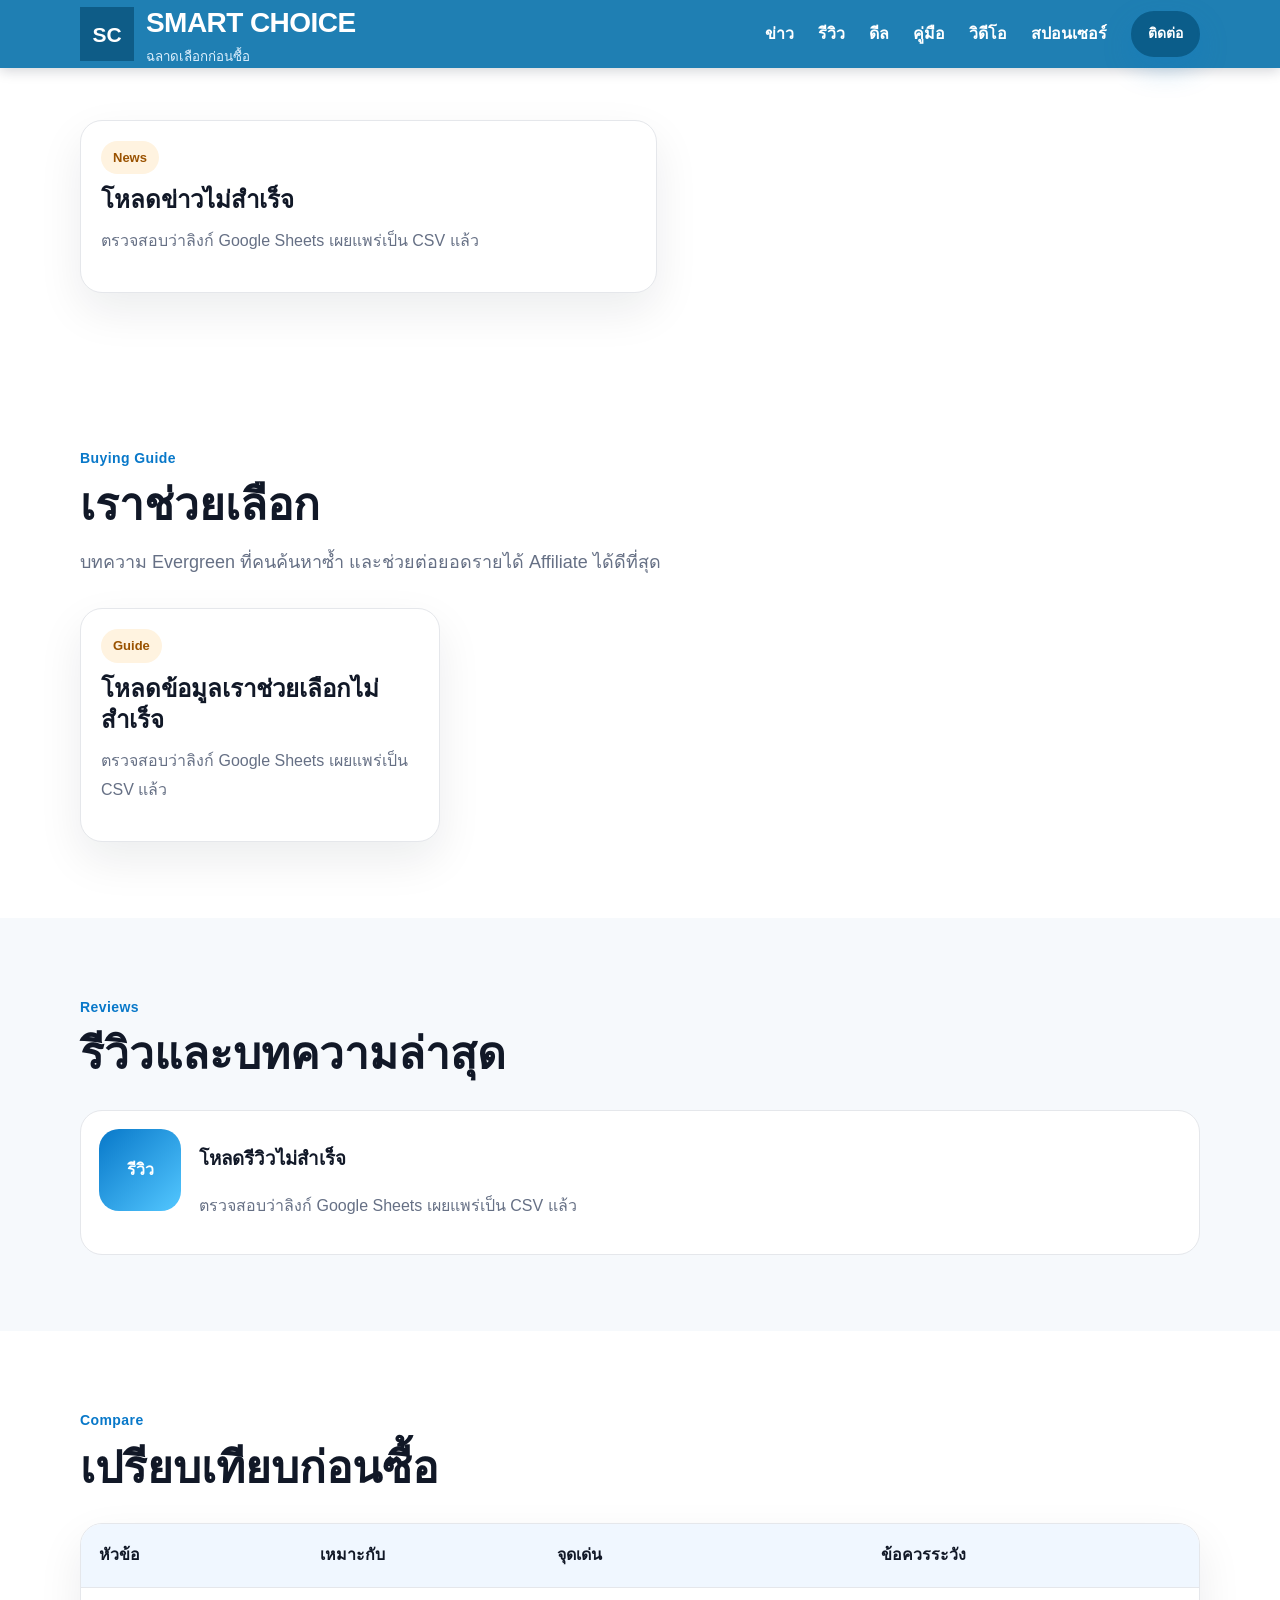
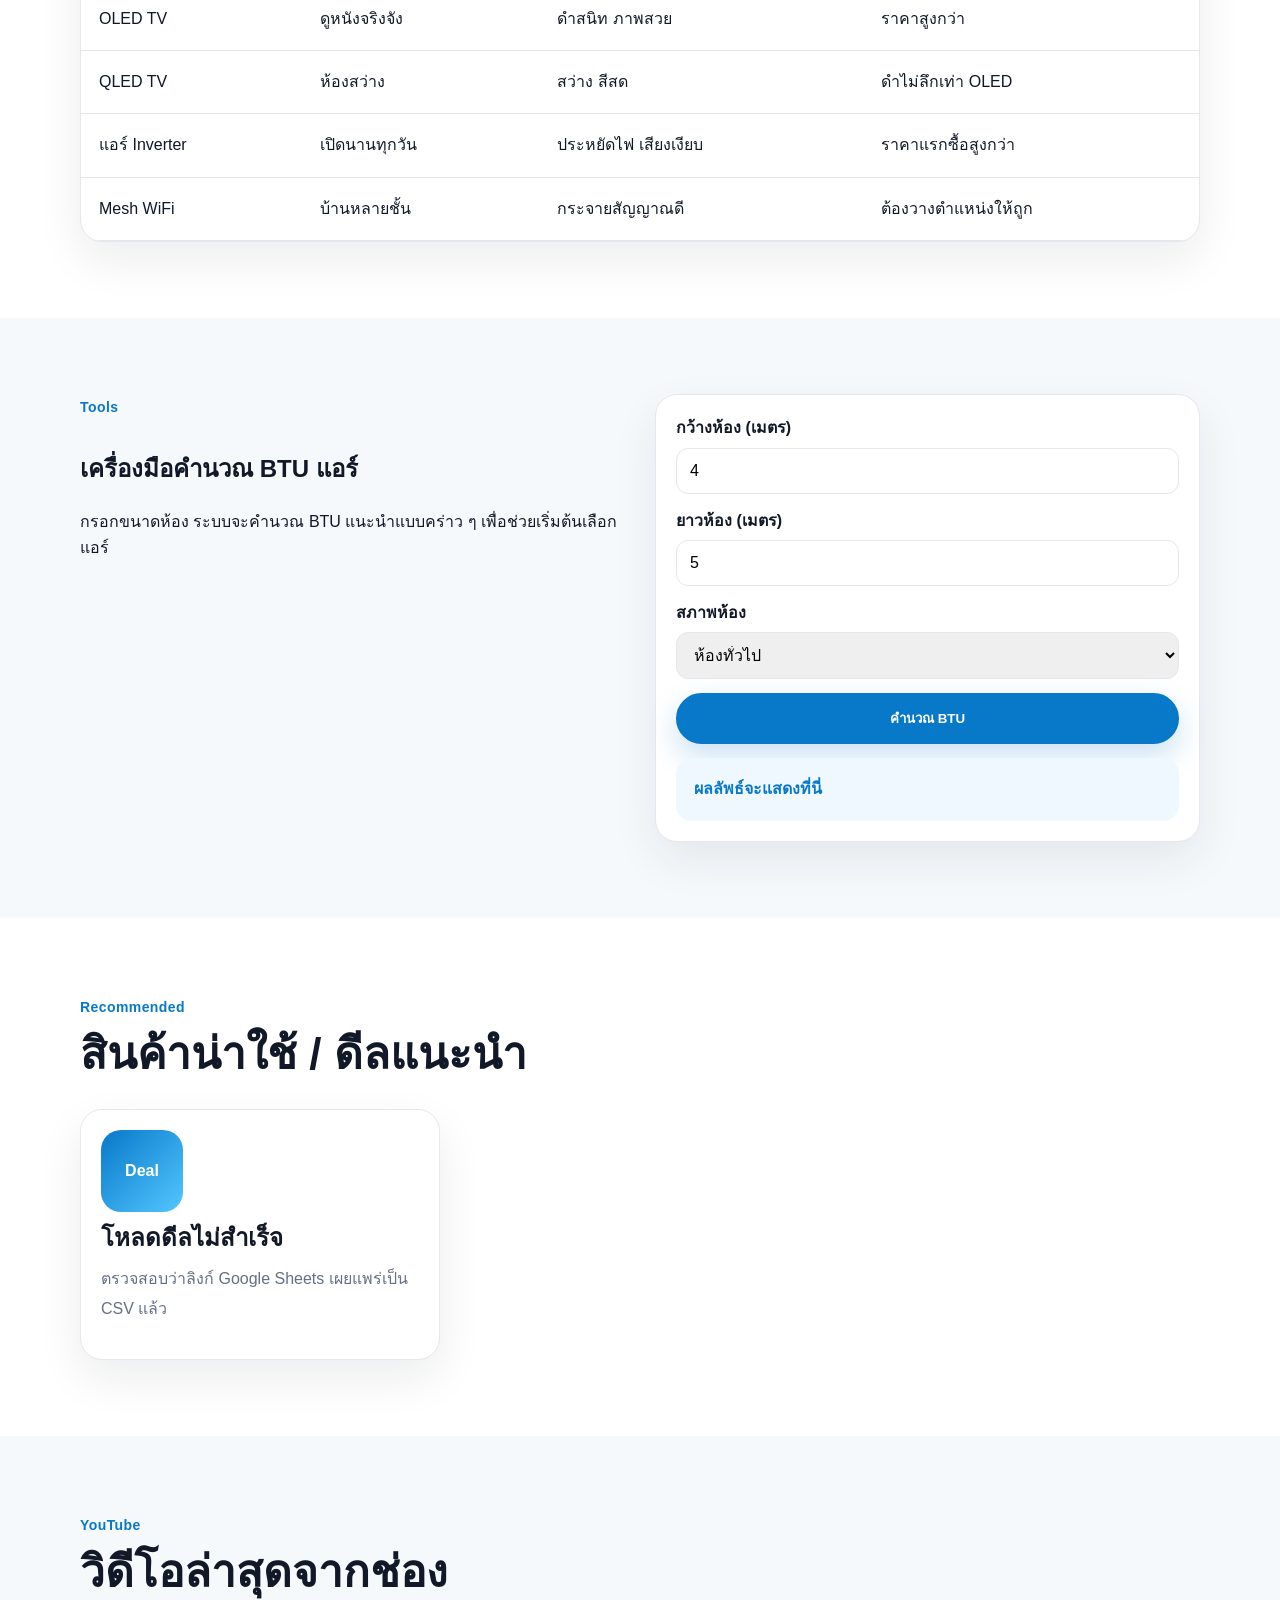
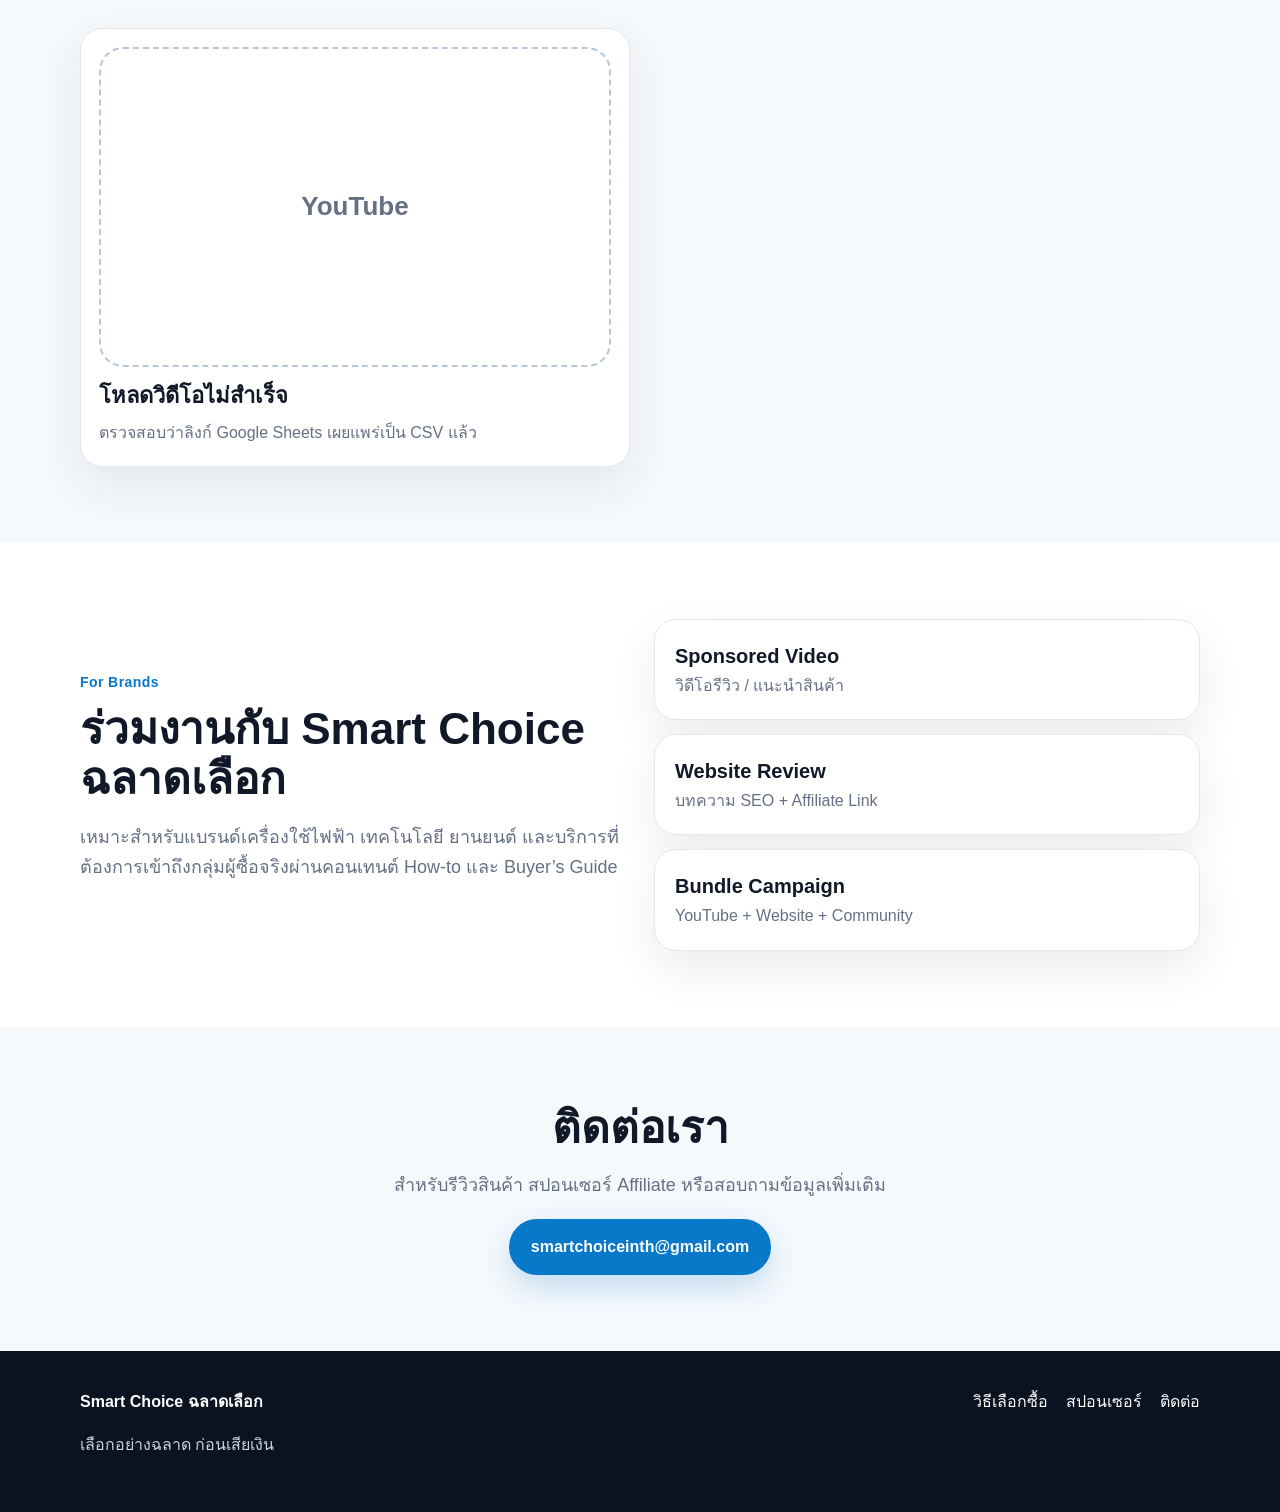
==== commit 4a0d8c67: "Load guides from Google Sheets" ====
--- a/index.html
+++ b/index.html
@@ -51,10 +51,10 @@
     <section class="section container" id="guides">
       <div class="section-head">
         <span class="eyebrow">Buying Guide</span>
-        <h2>คู่มือเลือกซื้อยอดนิยม</h2>
+        <h2>เราช่วยเลือก</h2>
         <p>บทความ Evergreen ที่คนค้นหาซ้ำ และช่วยต่อยอดรายได้ Affiliate ได้ดีที่สุด</p>
       </div>
-      <div class="cards">
+      <div class="cards" id="guideCards">
         <article class="card" id="air">
           <span class="tag">แอร์</span>
           <h3>วิธีคำนวณ BTU แอร์ให้เหมาะกับห้อง</h3>
--- a/style.css
+++ b/style.css
@@ -1,2 +1,5 @@
 :root{--blue:#0878c9;--dark:#111827;--muted:#667085;--orange:#ff8a00;--bg:#f6f9fc;--card:#fff;--line:#e5e7eb;--shadow:0 18px 45px rgba(16,24,40,.08)}*{box-sizing:border-box}body{margin:0;font-family:Arial,"Noto Sans Thai",sans-serif;color:var(--dark);background:#fff;line-height:1.65}a{color:inherit;text-decoration:none}.container{width:min(1120px,92%);margin:auto}.site-header{position:sticky;top:0;z-index:20;background:rgba(255,255,255,.92);backdrop-filter:blur(10px);border-bottom:1px solid var(--line)}.nav{height:76px;display:flex;align-items:center;justify-content:space-between}.brand{display:flex;gap:12px;align-items:center}.brand small{display:block;color:var(--muted)}.logo{width:58px;height:58px;border-radius:50%;background:var(--blue);color:white;display:grid;place-items:center;text-align:center;font-weight:900;line-height:.9;border:4px solid white;box-shadow:var(--shadow)}.logo span{color:#fff}.nav-links{display:flex;gap:24px;align-items:center}.menu-btn{display:none;border:0;background:white;font-size:28px}.btn{display:inline-flex;align-items:center;justify-content:center;padding:13px 20px;border-radius:999px;background:var(--blue);color:#fff;font-weight:800;border:2px solid var(--blue);box-shadow:0 12px 30px rgba(8,120,201,.22)}.btn-outline{background:white;color:var(--blue)}.btn-small{padding:9px 15px;font-size:14px}.hero{background:linear-gradient(135deg,#eef8ff,#fff 55%,#fff4e6);padding:78px 0}.hero-grid{display:grid;grid-template-columns:1.25fr .75fr;gap:34px;align-items:center}.eyebrow{display:inline-block;color:var(--blue);font-weight:900;font-size:14px;letter-spacing:.03em;margin-bottom:10px}.hero h1{font-size:clamp(36px,5vw,64px);line-height:1.08;margin:0 0 18px}.hero p,.section-head p,.sponsor p,.contact p{color:var(--muted);font-size:18px}.hero-actions{display:flex;gap:14px;flex-wrap:wrap;margin:28px 0}.stats{display:grid;grid-template-columns:repeat(3,1fr);gap:12px;margin-top:26px}.stats div,.hero-card,.card,.product,.calculator,.packages div{background:var(--card);border:1px solid var(--line);border-radius:22px;padding:20px;box-shadow:var(--shadow)}.stats strong{display:block;font-size:25px}.stats span{color:var(--muted);font-size:14px}.hero-card h3{font-size:26px}.category-grid{display:grid;grid-template-columns:repeat(2,1fr);gap:12px}.category-grid a{padding:18px;border-radius:18px;background:var(--bg);font-weight:800;text-align:center}.section{padding:76px 0}.alt{background:var(--bg)}.section-head{margin-bottom:30px}.section-head h2,.sponsor h2,.contact h2{font-size:clamp(30px,4vw,44px);line-height:1.15;margin:0 0 10px}.cards,.product-grid{display:grid;grid-template-columns:repeat(3,1fr);gap:20px}.card h3,.product h3{font-size:24px;margin:10px 0}.card p,.product p,.article-list p{color:var(--muted)}.card a,.article-list a{color:var(--blue);font-weight:900}.tag{display:inline-block;background:#fff3e0;color:#9a5200;padding:6px 12px;border-radius:999px;font-weight:900;font-size:13px}.article-list{display:grid;gap:16px}.article-list article{display:flex;gap:18px;background:white;border:1px solid var(--line);border-radius:22px;padding:18px}.thumb,.product span{width:82px;height:82px;border-radius:20px;background:linear-gradient(135deg,var(--blue),#53c7ff);color:white;font-weight:900;display:grid;place-items:center;flex:0 0 auto}.review-img{width:132px;height:92px;border-radius:18px;object-fit:cover;flex:0 0 auto;background:var(--bg);border:1px solid var(--line)}.table-wrap{overflow:auto;background:white;border:1px solid var(--line);border-radius:22px;box-shadow:var(--shadow)}table{width:100%;border-collapse:collapse;min-width:720px}th,td{padding:18px;border-bottom:1px solid var(--line);text-align:left}th{background:#f0f7ff}.tool-grid{display:grid;grid-template-columns:1fr 1fr;gap:30px;align-items:start}.calculator{display:grid;gap:14px}.calculator label{font-weight:800}.calculator input,.calculator select{width:100%;padding:13px;border:1px solid var(--line);border-radius:12px;margin-top:6px;font-size:16px}output{padding:18px;background:#eff8ff;border-radius:16px;font-weight:900;color:var(--blue)}.product{text-align:left}.news-img,.product-img{width:100%;aspect-ratio:4/3;border-radius:18px;object-fit:cover;background:var(--bg);border:1px solid var(--line);margin-bottom:10px}.price{display:block;color:var(--orange);font-size:18px;margin:0 0 8px}.video-grid{display:grid;grid-template-columns:repeat(2,1fr);gap:20px}.video-card{background:white;border:1px solid var(--line);border-radius:22px;padding:18px;box-shadow:var(--shadow)}.video-card iframe{width:100%;aspect-ratio:16/9;border:0;border-radius:18px;background:#000}.video-card h3{font-size:22px;margin:14px 0 8px}.video-card p{color:var(--muted);margin:0}.video-placeholder{height:320px;border-radius:24px;border:2px dashed #b7c6d8;background:white;display:grid;place-items:center;color:var(--muted);font-size:26px;font-weight:900}.sponsor{display:grid;grid-template-columns:1fr 1fr;gap:28px;align-items:center}.packages{display:grid;gap:14px}.packages strong{display:block;font-size:20px}.packages span{color:var(--muted)}.contact{text-align:center}footer{background:#0b1220;color:white;padding:38px 0}.footer-grid{display:flex;justify-content:space-between;gap:20px}.footer-grid p{color:#cbd5e1}.footer-grid div:last-child{display:flex;gap:18px;flex-wrap:wrap}@media(max-width:820px){.menu-btn{display:block}.nav-links{display:none;position:absolute;left:4%;right:4%;top:76px;background:white;border:1px solid var(--line);border-radius:20px;padding:18px;box-shadow:var(--shadow);flex-direction:column;align-items:stretch}.nav-links.open{display:flex}.hero-grid,.tool-grid,.sponsor{grid-template-columns:1fr}.cards,.product-grid,.stats,.video-grid,.article-gallery{grid-template-columns:1fr}.hero{padding:45px 0}.section{padding:52px 0}.article-list article{flex-direction:column}.footer-grid{flex-direction:column}}.card p,.product p,.article-list p,.video-card p{line-height:1.85;white-space:pre-line;margin-top:8px}.card h3,.product h3,.article-list h3,.video-card h3{line-height:1.32}.card,.product,.article-list article,.video-card{overflow:hidden}.article-page{background:var(--bg);padding:54px 0 80px}.article-detail{background:white;border:1px solid var(--line);border-radius:22px;box-shadow:var(--shadow);padding:min(7vw,56px)}.article-detail h1{font-size:clamp(34px,5vw,58px);line-height:1.12;margin:0 0 18px}.article-lead{color:var(--muted);font-size:20px;line-height:1.8;margin:0 0 26px;white-space:pre-line}.article-gallery{display:grid;grid-template-columns:repeat(2,1fr);gap:14px;margin:6px 0 30px}.article-gallery.single{grid-template-columns:1fr}.article-image{width:100%;height:100%;max-height:520px;object-fit:cover;border-radius:22px;border:1px solid var(--line);background:var(--bg)}.article-body{font-size:18px;line-height:1.95;color:#263244}.article-body p{margin:0 0 22px;white-space:pre-line}.article-actions{display:flex;gap:12px;flex-wrap:wrap;margin-top:34px}.article-nav{display:flex}.article-inline-image{margin:28px 0}.article-inline-image .article-image{display:block;max-height:560px}
-.news-theme .site-header{background:#1f7fb3;border-bottom:0;box-shadow:0 3px 12px rgba(15,23,42,.18)}.news-theme .nav{height:68px}.news-theme .brand{color:#fff}.news-theme .brand strong{font-size:28px;letter-spacing:-.02em}.news-theme .brand small{color:#dceffd}.news-theme .logo{width:54px;height:54px;border-radius:0;background:#0e5c87;border:0;box-shadow:none;font-size:21px;line-height:1}.news-theme .nav-links a{color:#fff;font-weight:900;text-transform:uppercase}.news-theme .nav-links .btn{background:#0b5d8a;border-color:#0b5d8a}.news-theme #news{padding-top:52px}.news-theme #news .section-head{display:none}.news-front{display:grid;grid-template-columns:minmax(0,1.08fr) minmax(360px,.92fr);gap:52px;align-items:start}.news-feature{background:#fff}.news-feature img{width:100%;aspect-ratio:16/11;object-fit:cover;display:block}.news-feature .tag{margin-top:-28px;margin-left:0;position:relative;border-radius:0;background:#111827;color:#fff;font-size:11px;padding:5px 8px}.news-feature h3{font-size:29px;line-height:1.08;margin:14px 0 8px;letter-spacing:.01em}.news-feature p{max-width:680px;color:#5b6678;line-height:1.7;margin:0}.news-side-list{display:grid;gap:26px}.news-side-item{display:grid;grid-template-columns:168px minmax(0,1fr);gap:18px;align-items:start}.news-side-item img{width:168px;height:112px;object-fit:cover;display:block}.news-side-item .tag{background:transparent;color:#1f7fb3;padding:0;font-size:11px}.news-side-item h3{font-size:23px;line-height:1.05;margin:4px 0 0;letter-spacing:.01em}.news-feature h3 a,.news-side-item h3 a{color:#050b14}.news-feature h3 a:hover,.news-side-item h3 a:hover{color:#1f7fb3}@media(max-width:900px){.news-theme .nav{height:auto;min-height:68px;padding:10px 0}.news-front{grid-template-columns:1fr;gap:28px}.news-side-item{grid-template-columns:132px minmax(0,1fr)}.news-side-item img{width:132px;height:90px}.news-feature h3{font-size:25px}.news-side-item h3{font-size:19px}}+.news-theme .site-header{background:#1f7fb3;border-bottom:0;box-shadow:0 3px 12px rgba(15,23,42,.18)}.news-theme .nav{height:68px}.news-theme .brand{color:#fff}.news-theme .brand strong{font-size:28px;letter-spacing:-.02em}.news-theme .brand small{color:#dceffd}.news-theme .logo{width:54px;height:54px;border-radius:0;background:#0e5c87;border:0;box-shadow:none;font-size:21px;line-height:1}.news-theme .nav-links a{color:#fff;font-weight:900;text-transform:uppercase}.news-theme .nav-links .btn{background:#0b5d8a;border-color:#0b5d8a}.news-theme #news{padding-top:52px}.news-theme #news .section-head{display:none}.news-front{display:grid;grid-template-columns:minmax(0,1.08fr) minmax(360px,.92fr);gap:52px;align-items:start}.news-feature{background:#fff}.news-feature img{width:100%;aspect-ratio:16/11;object-fit:cover;display:block}.news-feature .tag{margin-top:-28px;margin-left:0;position:relative;border-radius:0;background:#111827;color:#fff;font-size:11px;padding:5px 8px}.news-feature h3{font-size:29px;line-height:1.08;margin:14px 0 8px;letter-spacing:.01em}.news-feature p{max-width:680px;color:#5b6678;line-height:1.7;margin:0}.news-side-list{display:grid;gap:26px}.news-side-item{display:grid;grid-template-columns:168px minmax(0,1fr);gap:18px;align-items:start}.news-side-item img{width:168px;height:112px;object-fit:cover;display:block}.news-side-item .tag{background:transparent;color:#1f7fb3;padding:0;font-size:11px}.news-side-item h3{font-size:23px;line-height:1.05;margin:4px 0 0;letter-spacing:.01em}.news-feature h3 a,.news-side-item h3 a{color:#050b14}.news-feature h3 a:hover,.news-side-item h3 a:hover{color:#1f7fb3}@media(max-width:900px){.news-theme .nav{height:auto;min-height:68px;padding:10px 0}.news-front{grid-template-columns:1fr;gap:28px}.news-side-item{grid-template-columns:132px minmax(0,1fr)}.news-side-item img{width:132px;height:90px}.news-feature h3{font-size:25px}.news-side-item h3{font-size:19px}}
+.deal-filters{display:flex;gap:10px;flex-wrap:wrap;margin:-10px 0 22px}.deal-filters button{border:1px solid var(--line);background:#fff;color:#344054;border-radius:999px;padding:9px 14px;font-weight:900;cursor:pointer}.deal-filters button.active,.deal-filters button:hover{background:var(--blue);border-color:var(--blue);color:#fff}.product .deal-tag{width:auto;height:auto;display:inline-block;place-items:normal;flex:0 1 auto;background:#fff3e0;color:#9a5200;border-radius:999px;padding:6px 12px;font-size:13px;margin:12px 0 0}.product .product-icon{width:82px;height:82px;border-radius:20px;background:linear-gradient(135deg,var(--blue),#53c7ff);color:white;font-weight:900;display:grid;place-items:center;flex:0 0 auto}
+.content-filters{display:flex;gap:10px;flex-wrap:wrap;margin:-8px 0 24px}.content-filters button{border:1px solid var(--line);background:#fff;color:#344054;border-radius:999px;padding:9px 14px;font-weight:900;cursor:pointer}.content-filters button.active,.content-filters button:hover{background:var(--blue);border-color:var(--blue);color:#fff}.news-theme #news .content-filters{margin-top:0}
+.guide-img{width:100%;aspect-ratio:4/3;border-radius:18px;object-fit:cover;background:var(--bg);border:1px solid var(--line);margin-bottom:10px}
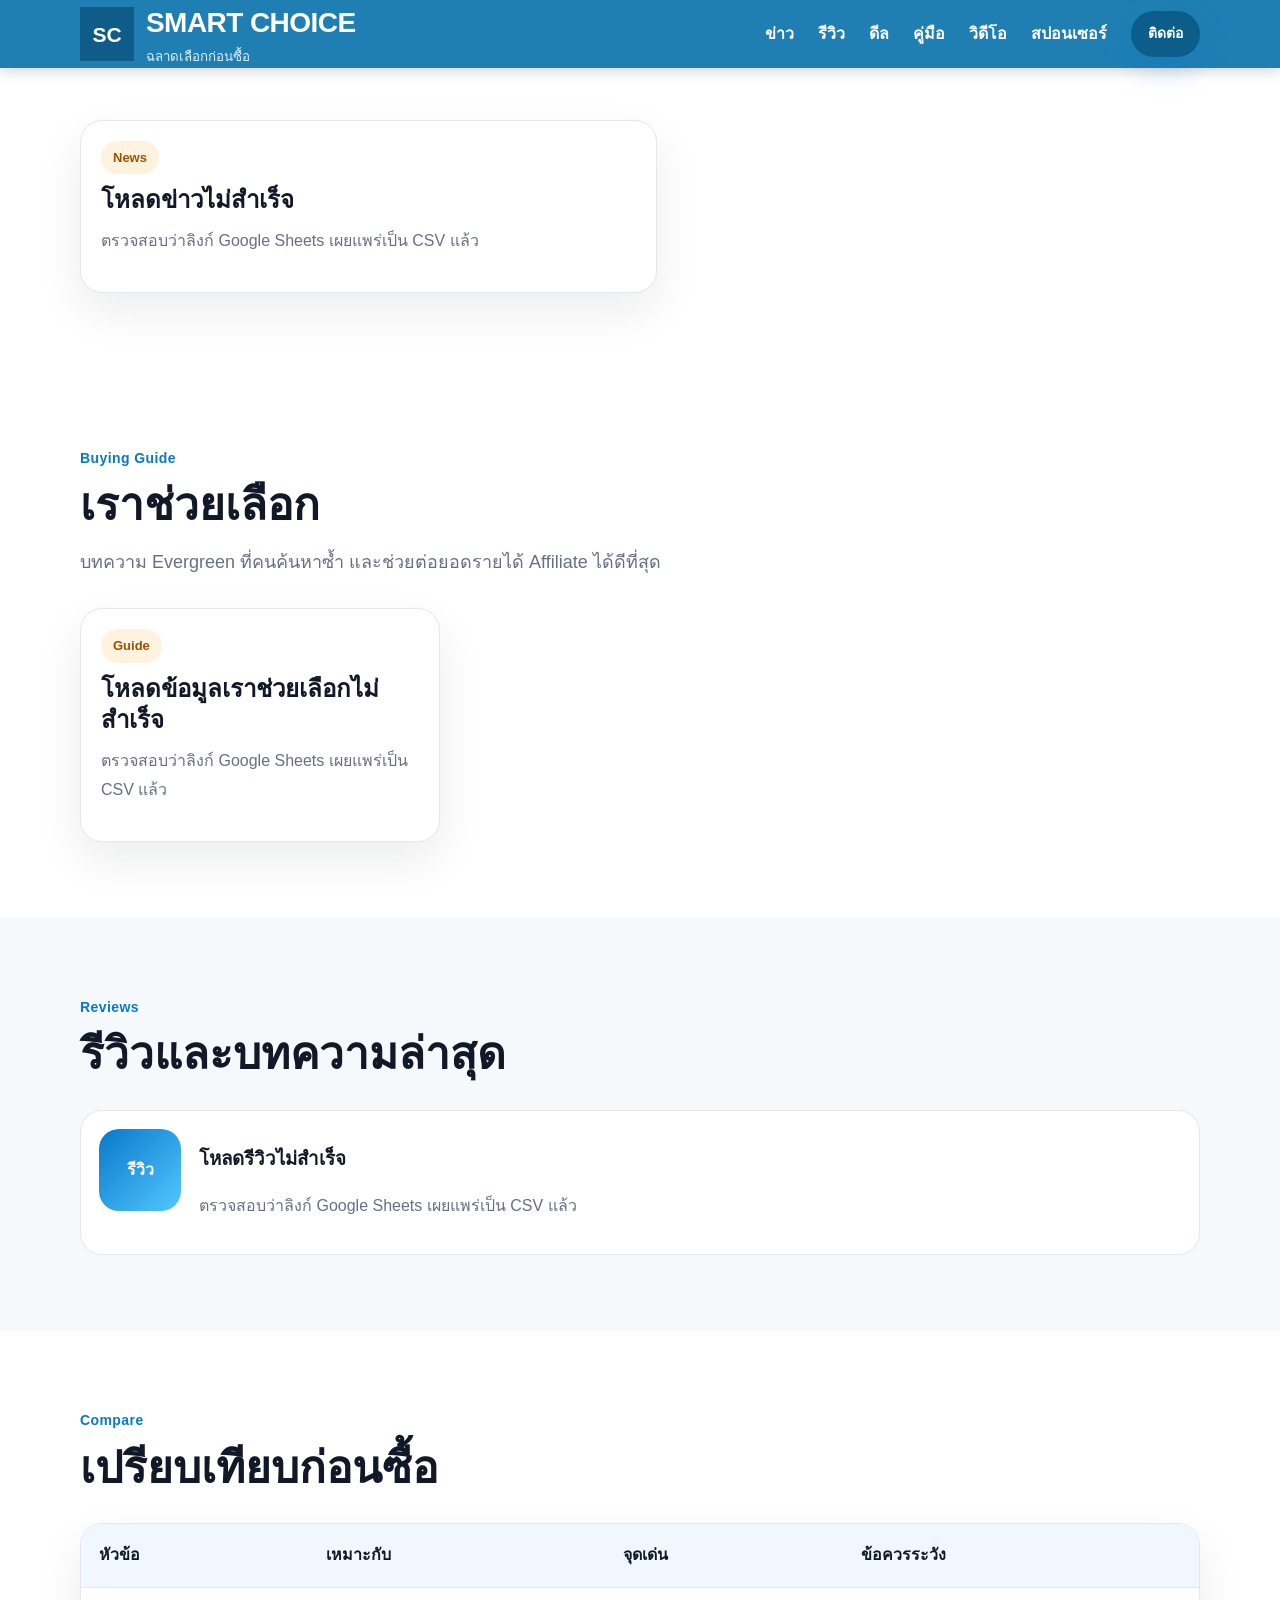
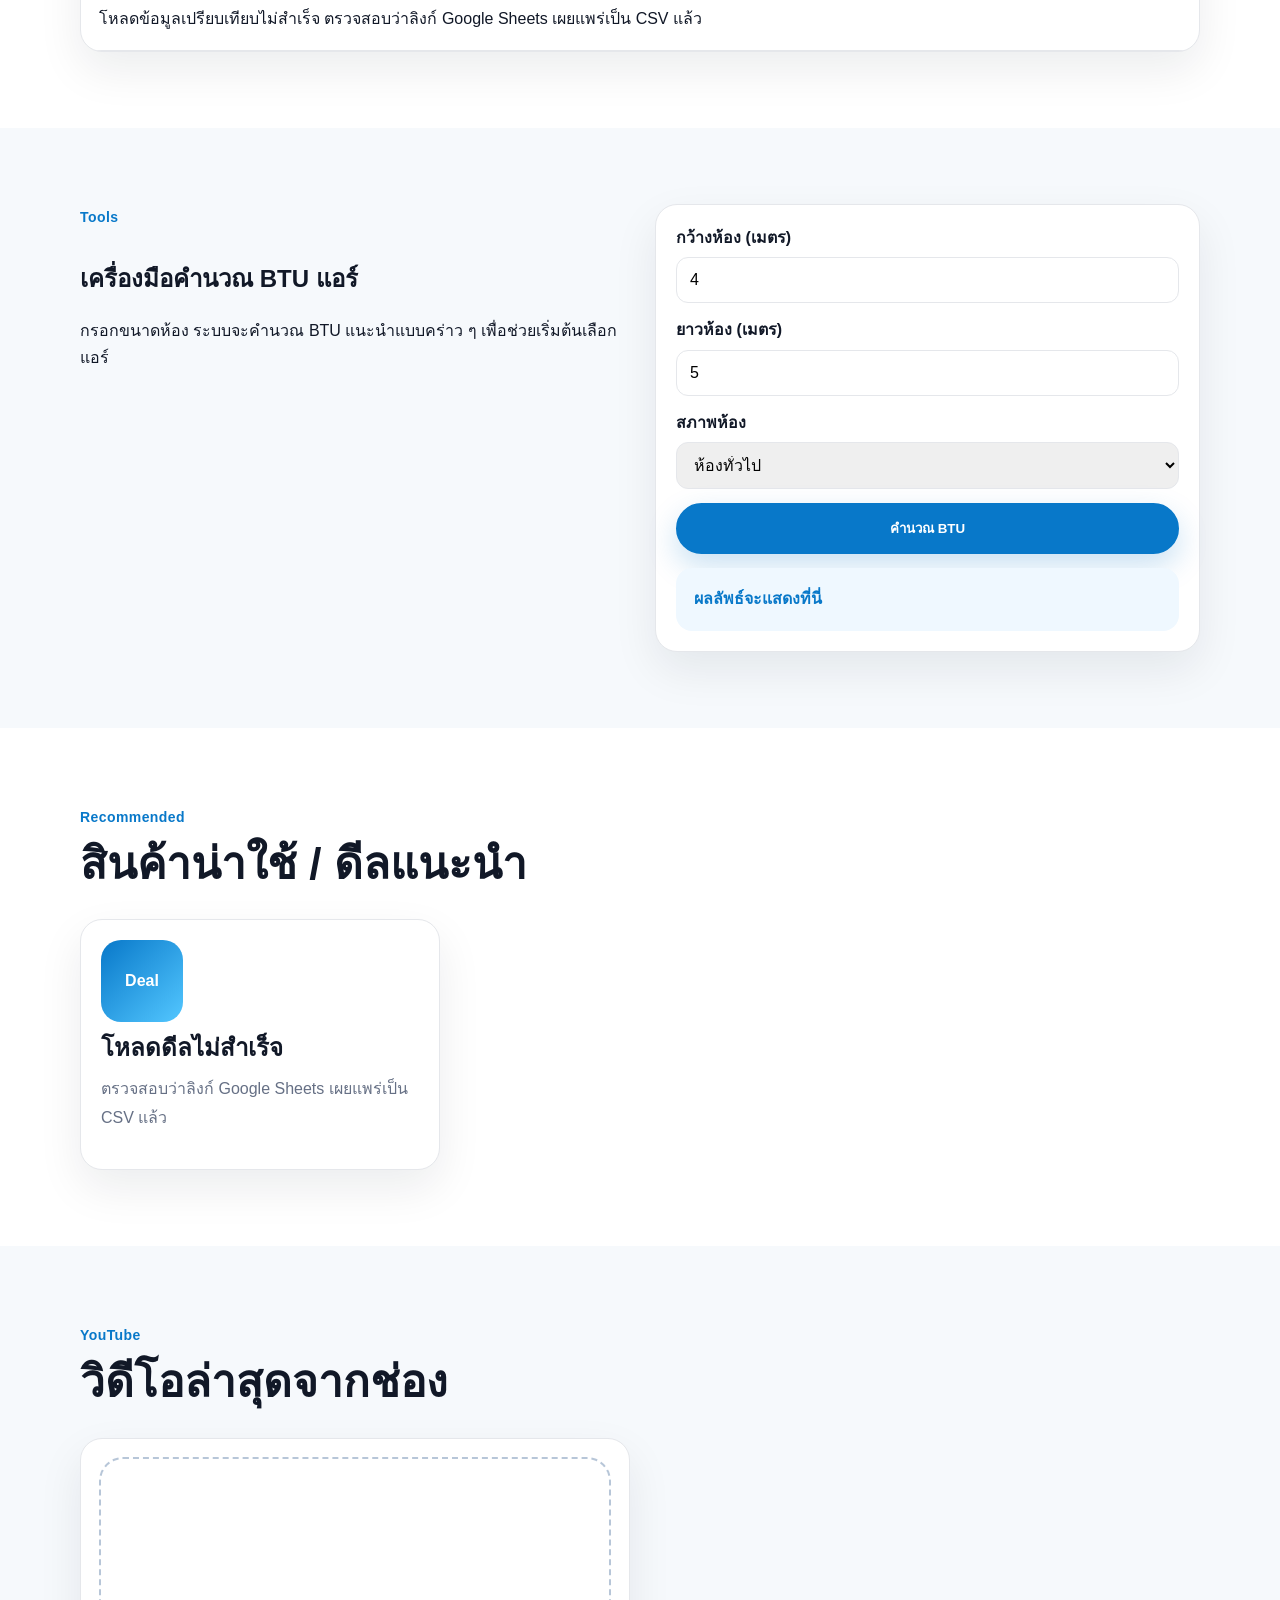
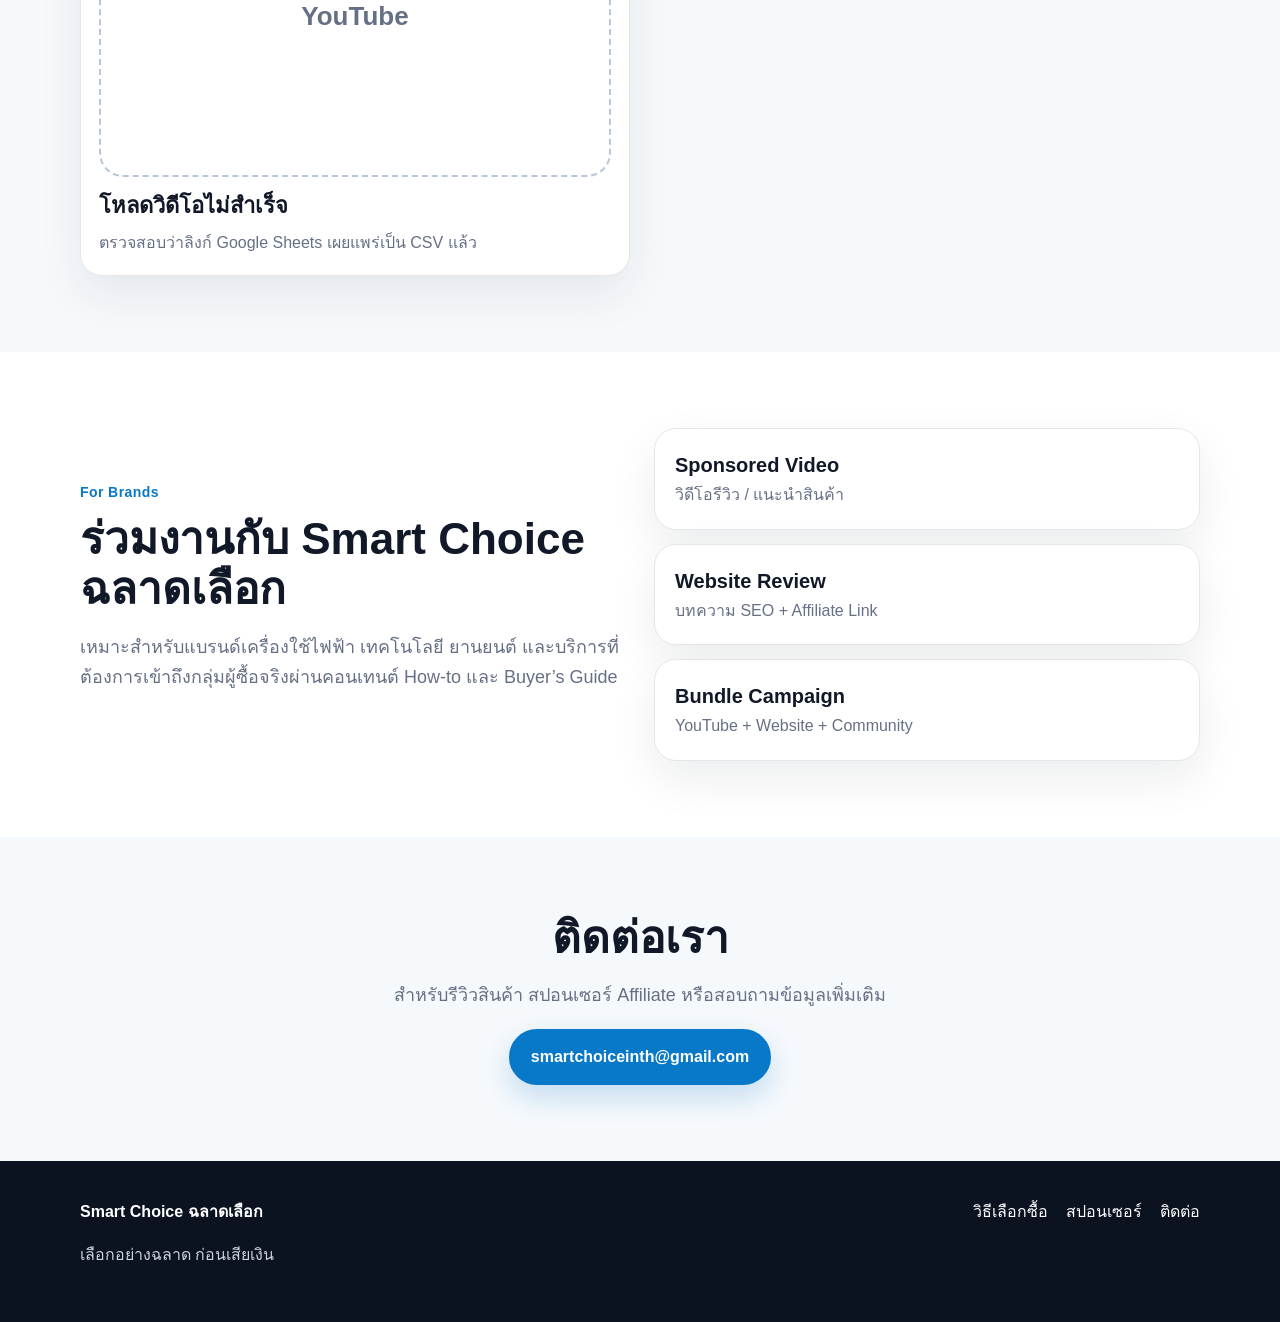
==== commit 4f68bd21: "Load compare table from Google Sheets" ====
--- a/index.html
+++ b/index.html
@@ -103,7 +103,7 @@
           <thead>
             <tr><th>หัวข้อ</th><th>เหมาะกับ</th><th>จุดเด่น</th><th>ข้อควรระวัง</th></tr>
           </thead>
-          <tbody>
+          <tbody id="compareTableBody">
             <tr><td>OLED TV</td><td>ดูหนังจริงจัง</td><td>ดำสนิท ภาพสวย</td><td>ราคาสูงกว่า</td></tr>
             <tr><td>QLED TV</td><td>ห้องสว่าง</td><td>สว่าง สีสด</td><td>ดำไม่ลึกเท่า OLED</td></tr>
             <tr><td>แอร์ Inverter</td><td>เปิดนานทุกวัน</td><td>ประหยัดไฟ เสียงเงียบ</td><td>ราคาแรกซื้อสูงกว่า</td></tr>
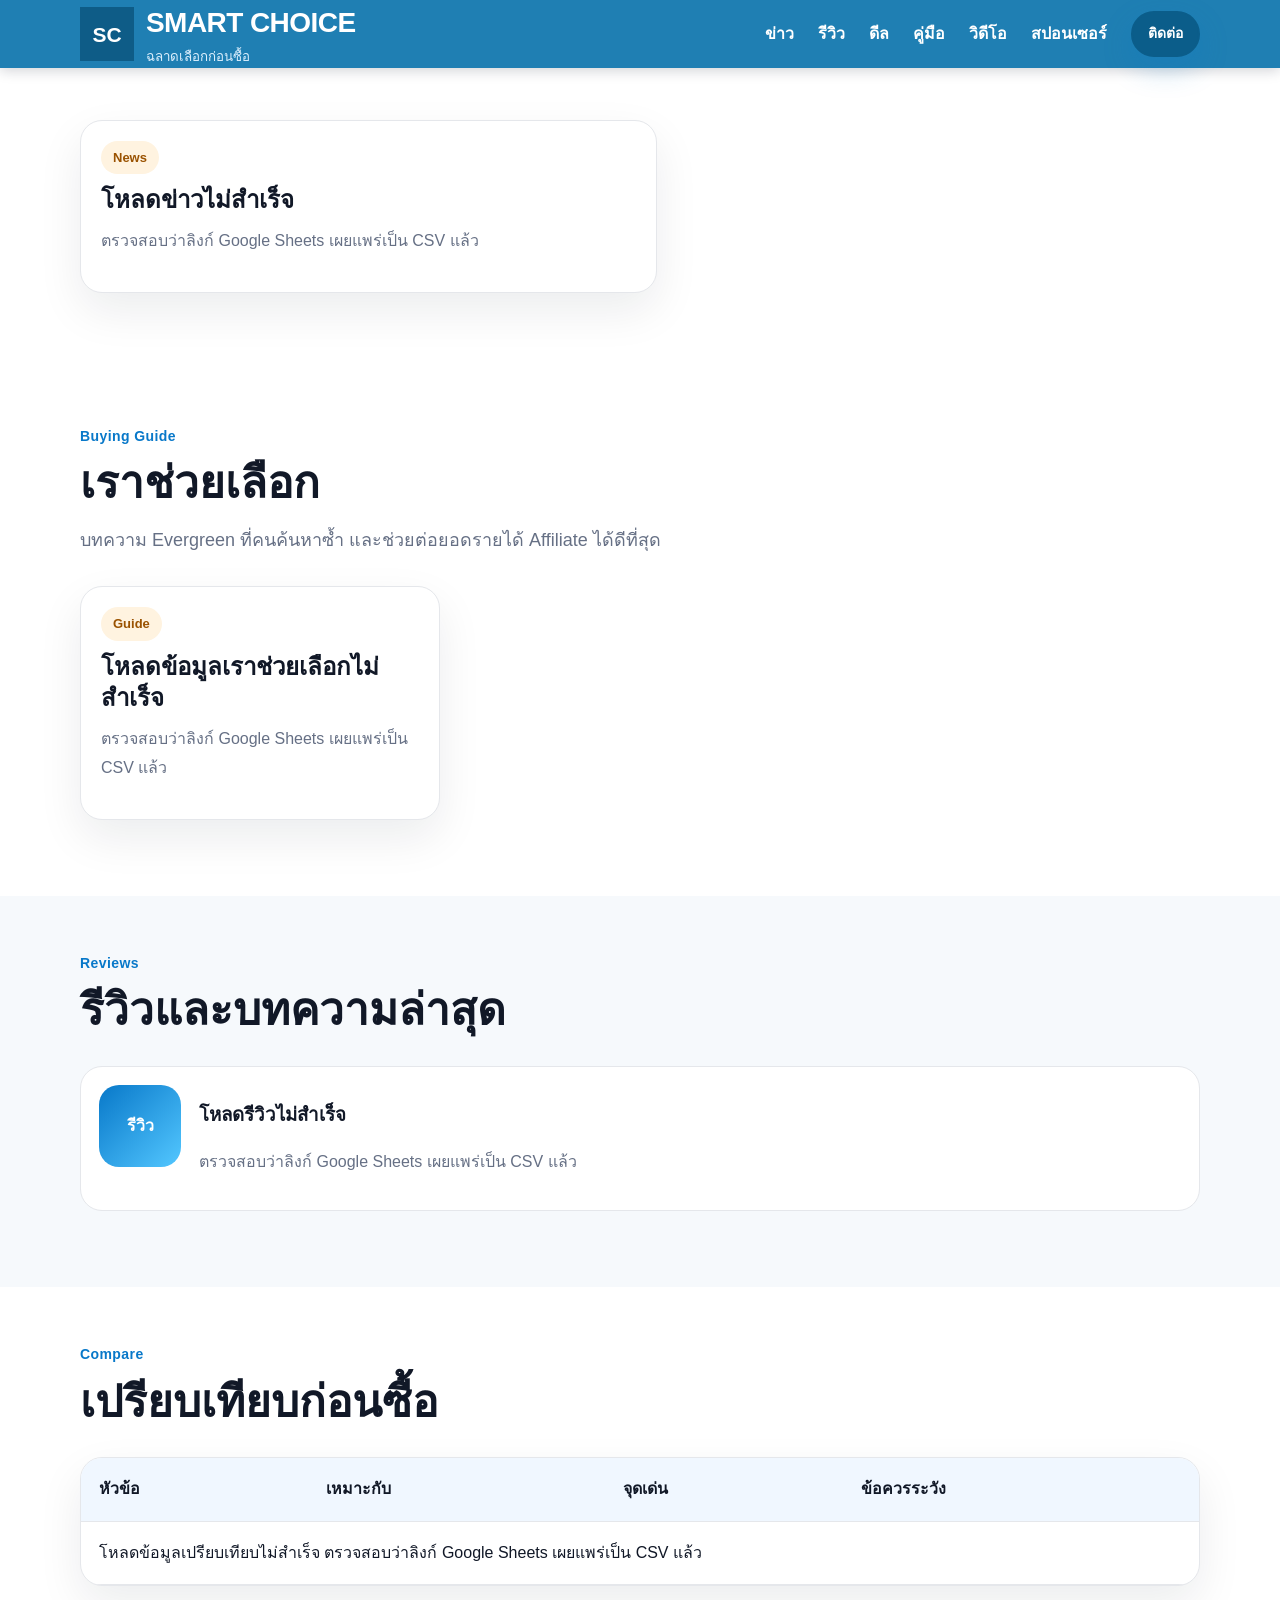
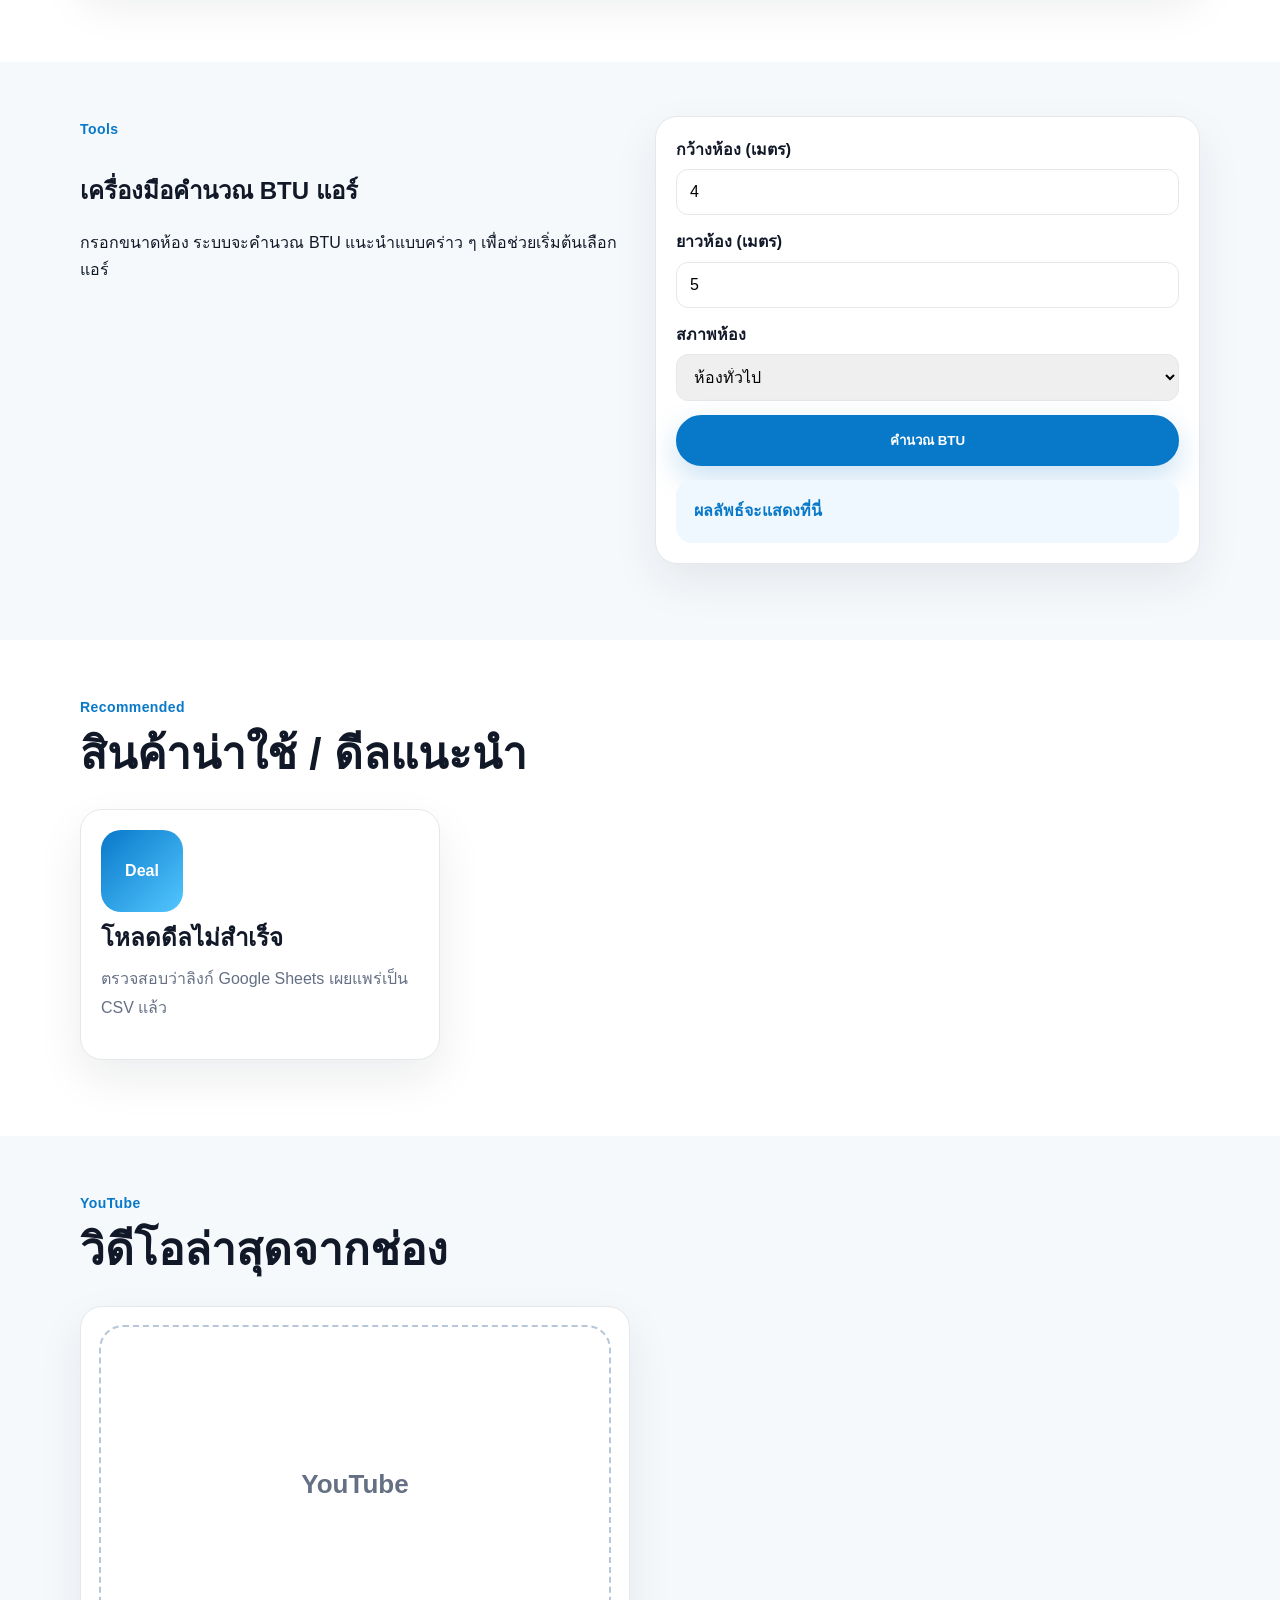
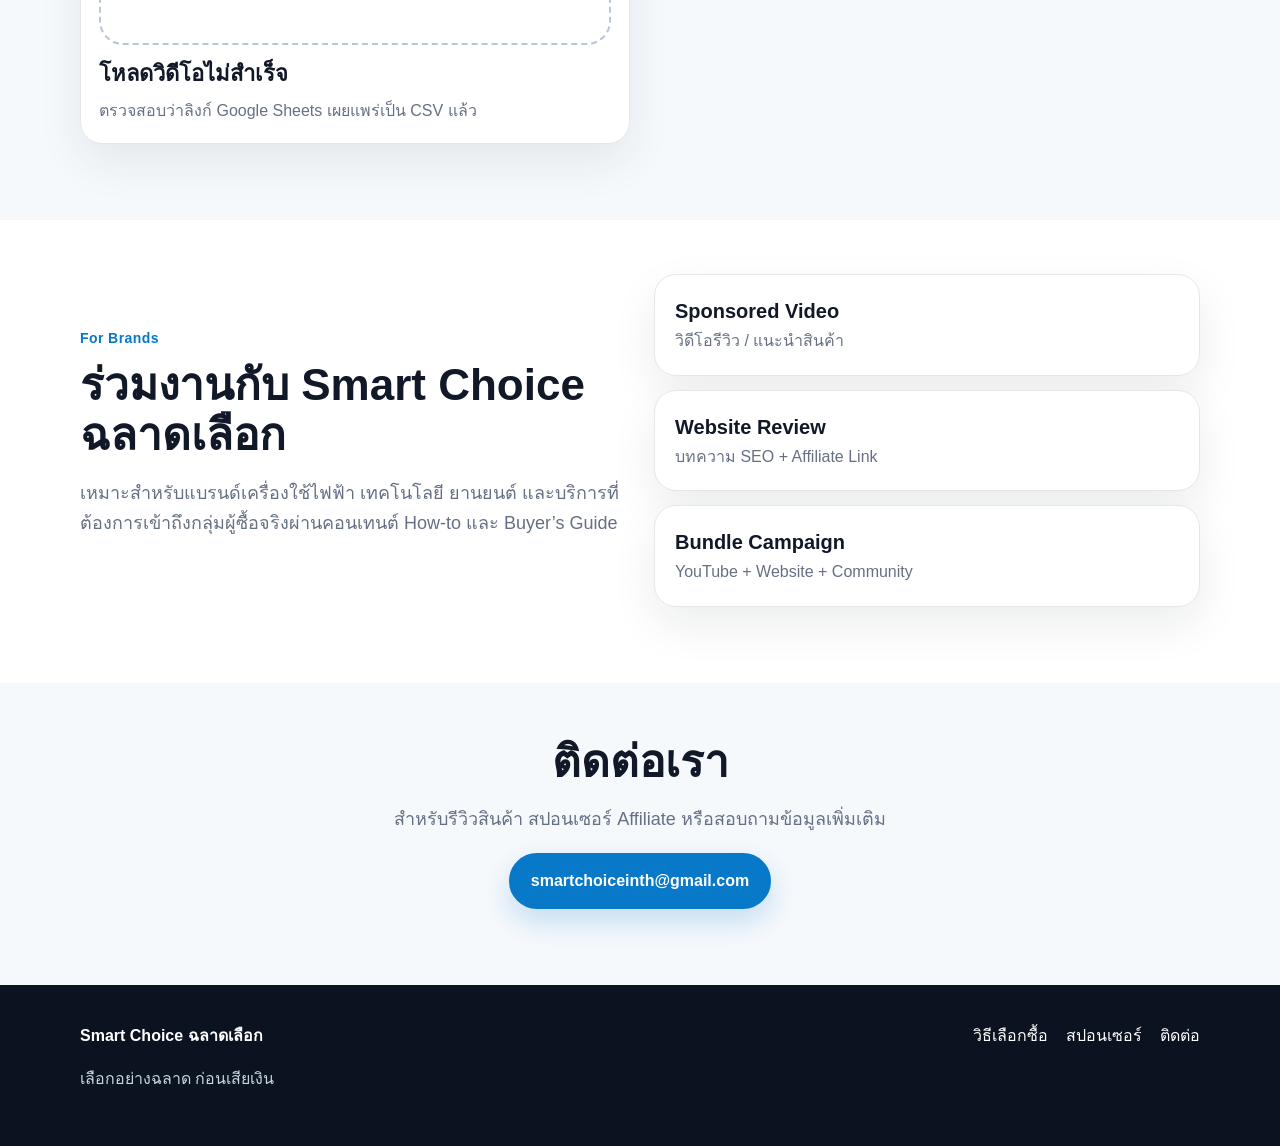
==== commit 183e2519: "Add all news page and streamline homepage" ====
--- a/index.html
+++ b/index.html
@@ -22,7 +22,7 @@
       </a>
       <button class="menu-btn" id="menuBtn" aria-label="เปิดเมนู">☰</button>
       <div class="nav-links" id="navLinks">
-        <a href="#news">ข่าว</a>
+        <a href="news.html">ข่าว</a>
         <a href="#reviews">รีวิว</a>
         <a href="#deals">ดีล</a>
         <a href="#guides">คู่มือ</a>
--- a/style.css
+++ b/style.css
@@ -3,3 +3,5 @@
 .deal-filters{display:flex;gap:10px;flex-wrap:wrap;margin:-10px 0 22px}.deal-filters button{border:1px solid var(--line);background:#fff;color:#344054;border-radius:999px;padding:9px 14px;font-weight:900;cursor:pointer}.deal-filters button.active,.deal-filters button:hover{background:var(--blue);border-color:var(--blue);color:#fff}.product .deal-tag{width:auto;height:auto;display:inline-block;place-items:normal;flex:0 1 auto;background:#fff3e0;color:#9a5200;border-radius:999px;padding:6px 12px;font-size:13px;margin:12px 0 0}.product .product-icon{width:82px;height:82px;border-radius:20px;background:linear-gradient(135deg,var(--blue),#53c7ff);color:white;font-weight:900;display:grid;place-items:center;flex:0 0 auto}
 .content-filters{display:flex;gap:10px;flex-wrap:wrap;margin:-8px 0 24px}.content-filters button{border:1px solid var(--line);background:#fff;color:#344054;border-radius:999px;padding:9px 14px;font-weight:900;cursor:pointer}.content-filters button.active,.content-filters button:hover{background:var(--blue);border-color:var(--blue);color:#fff}.news-theme #news .content-filters{margin-top:0}
 .guide-img{width:100%;aspect-ratio:4/3;border-radius:18px;object-fit:cover;background:var(--bg);border:1px solid var(--line);margin-bottom:10px}
+.news-more-list{grid-column:1/-1;display:grid;grid-template-columns:repeat(3,1fr);gap:20px;margin-top:6px}.news-more-card h3{font-size:22px;line-height:1.22}.news-more-card h3 a{color:#050b14}.news-more-card h3 a:hover{color:#1f7fb3}@media(max-width:900px){.news-more-list{grid-template-columns:1fr}}
+.news-home-action{grid-column:1/-1;text-align:center;margin-top:4px}.news-all-grid{grid-column:1/-1;display:grid;grid-template-columns:repeat(3,1fr);gap:22px}.all-news-page #news .section-head{display:block;margin-bottom:24px}.all-news-page .news-front{display:grid;grid-template-columns:1fr;gap:0}.all-news-page .content-filters{margin:0 0 26px}.news-list-page h1{font-size:clamp(34px,5vw,58px);line-height:1.08;margin:0 0 10px}.news-theme main>.section:not(#news){padding-top:54px}@media(max-width:900px){.news-all-grid{grid-template-columns:1fr}.news-home-action{text-align:left}}
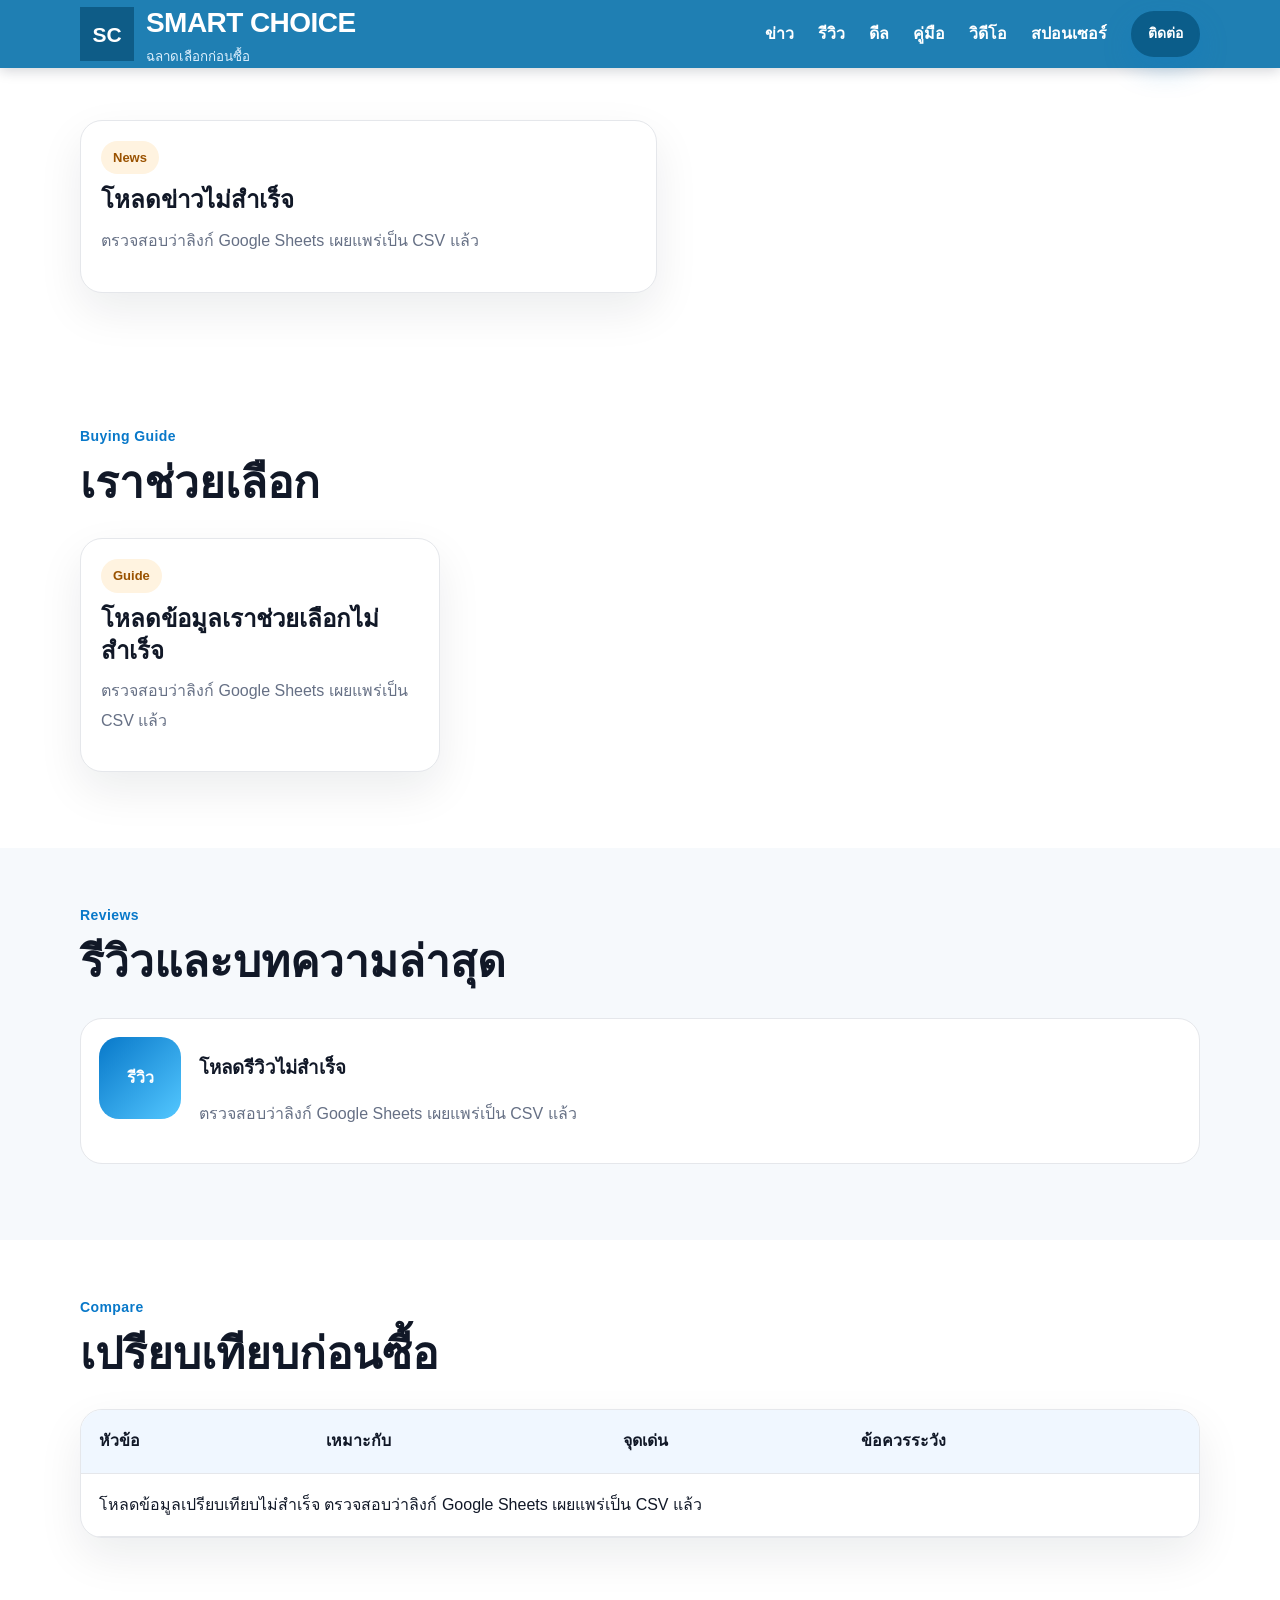
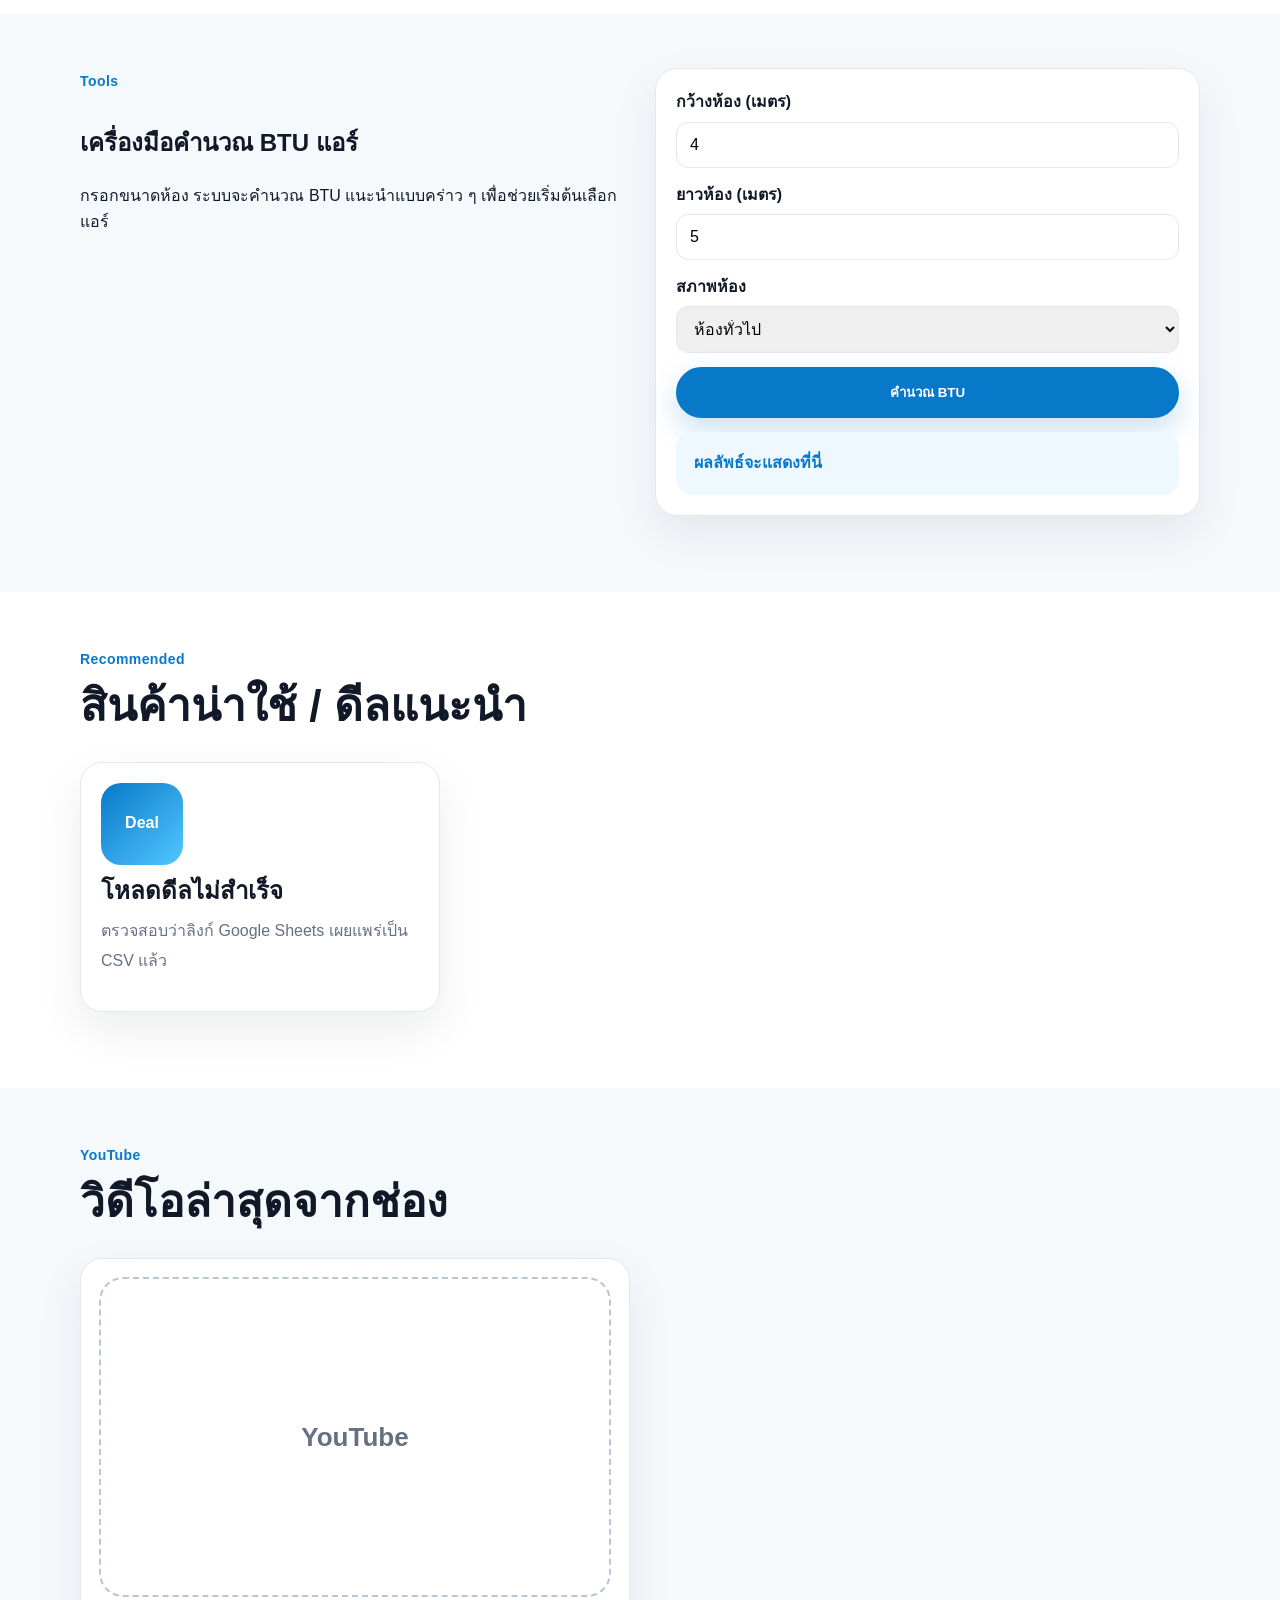
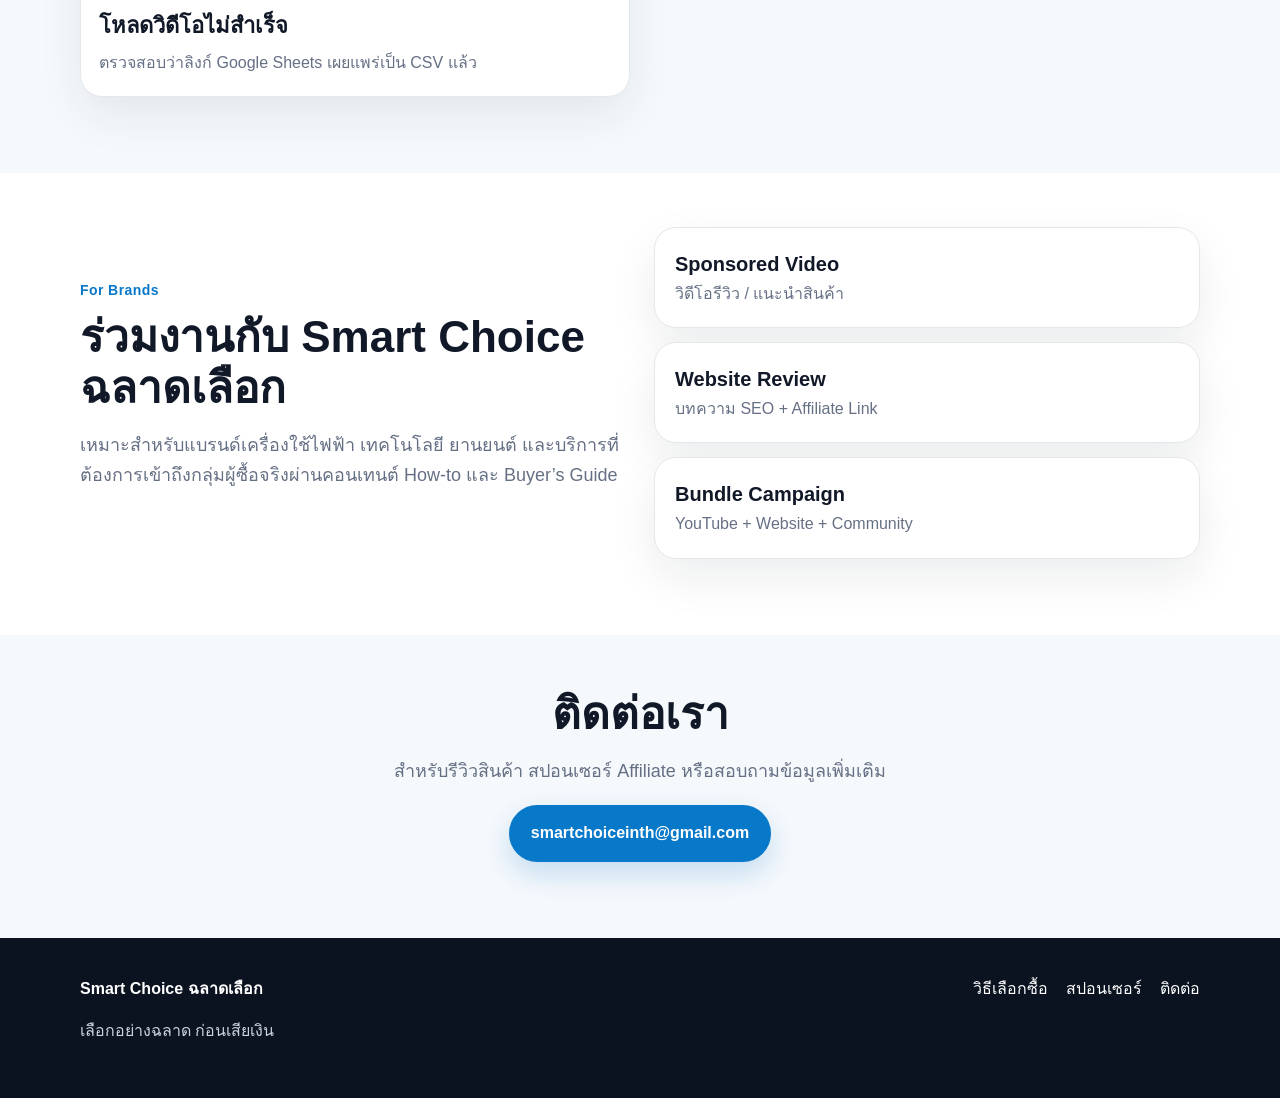
==== commit 54ed9924: "Remove guides subtitle" ====
--- a/index.html
+++ b/index.html
@@ -52,7 +52,6 @@
       <div class="section-head">
         <span class="eyebrow">Buying Guide</span>
         <h2>เราช่วยเลือก</h2>
-        <p>บทความ Evergreen ที่คนค้นหาซ้ำ และช่วยต่อยอดรายได้ Affiliate ได้ดีที่สุด</p>
       </div>
       <div class="cards" id="guideCards">
         <article class="card" id="air">
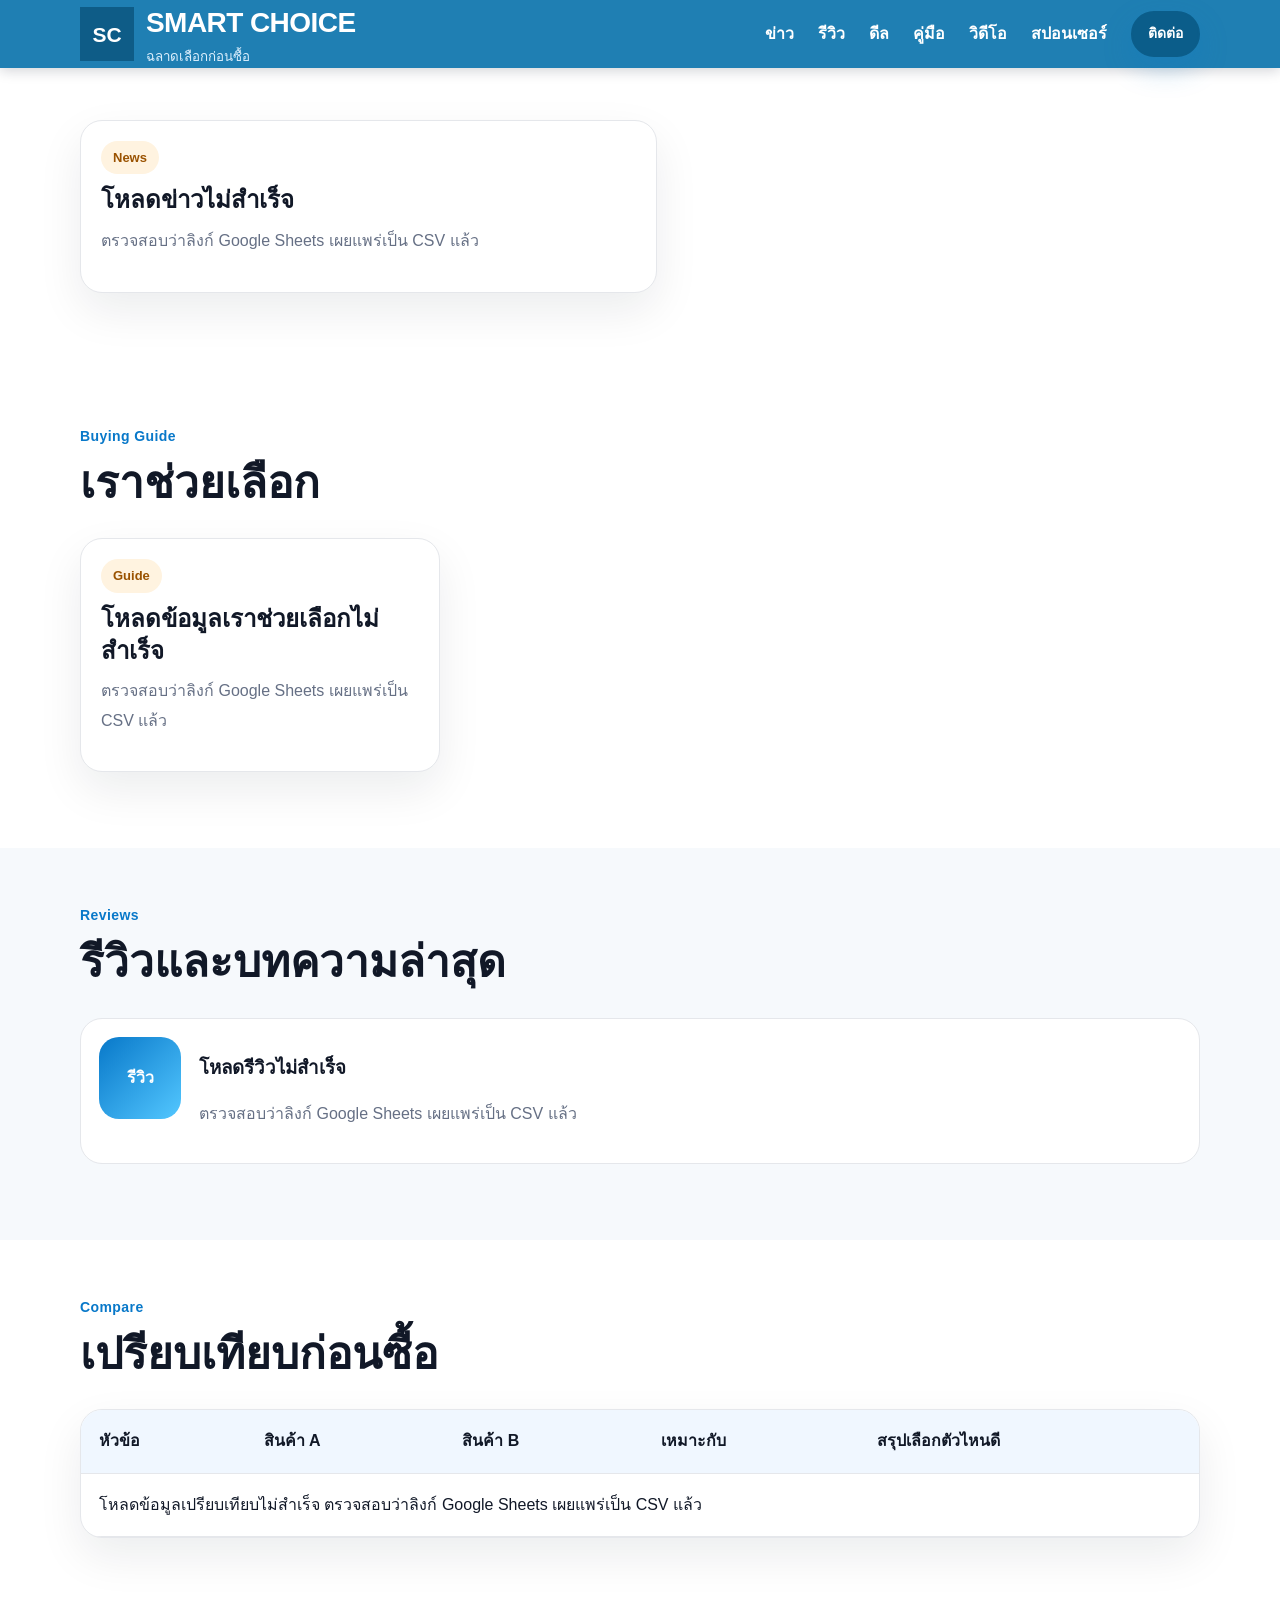
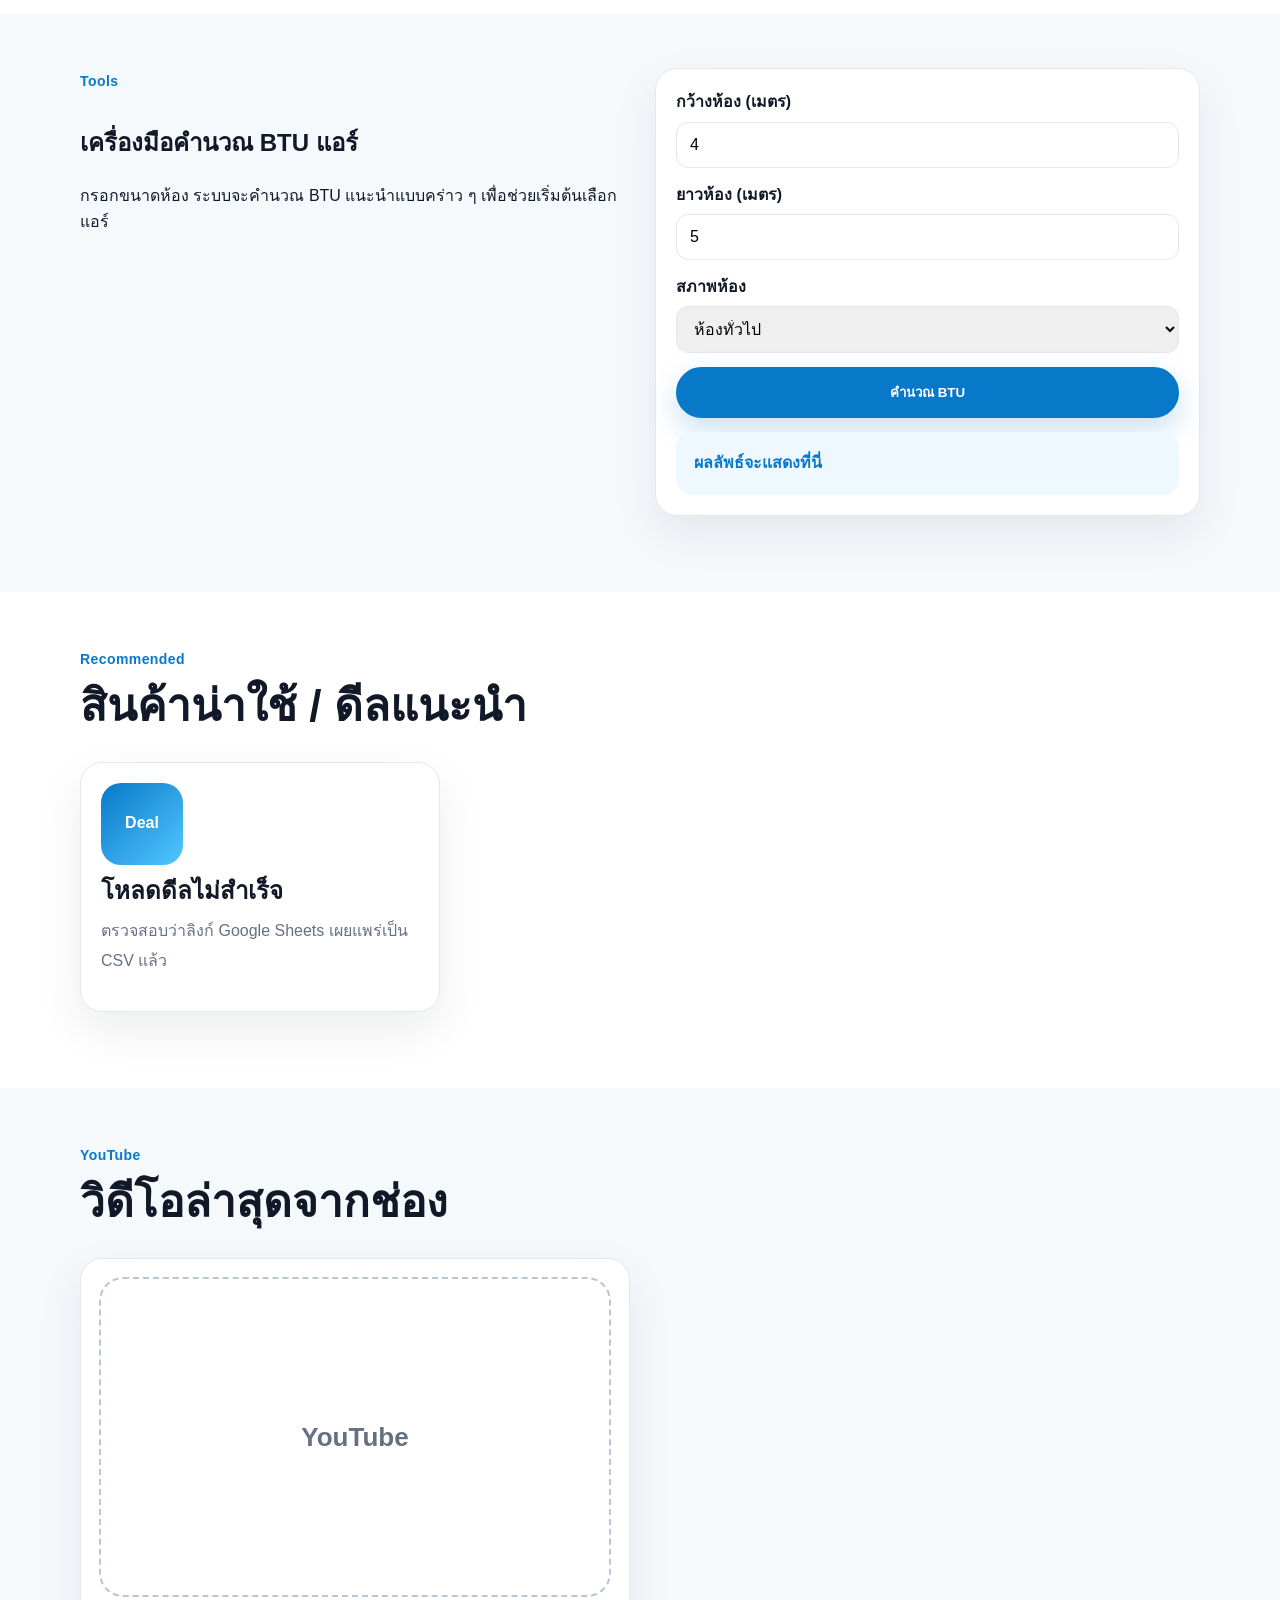
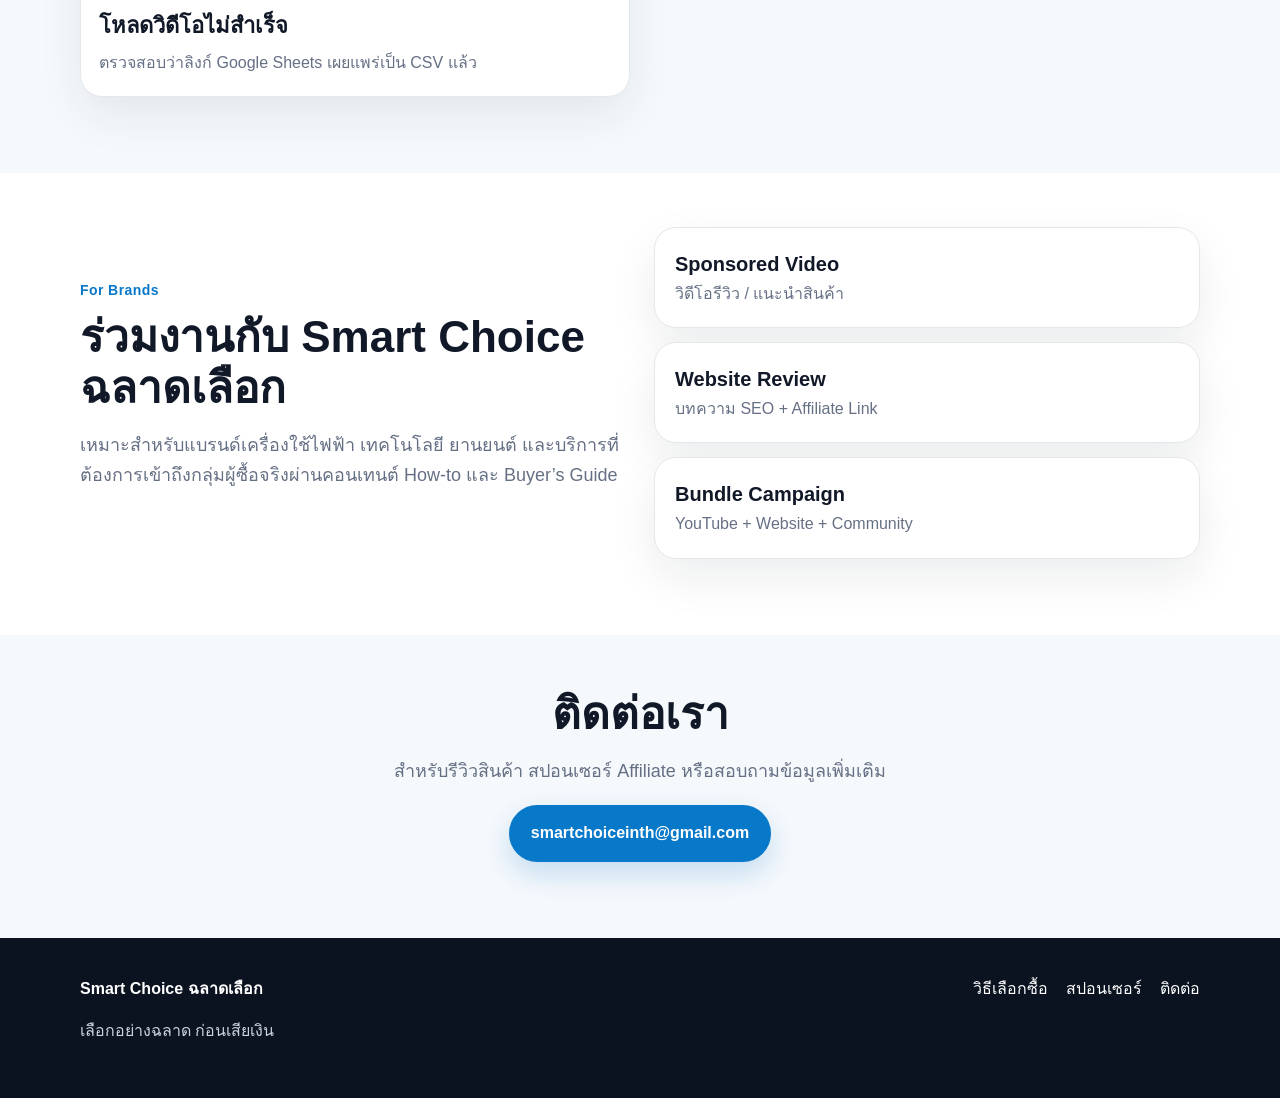
==== commit 2bc09ecc: "Support two-product comparisons" ====
--- a/index.html
+++ b/index.html
@@ -100,13 +100,10 @@
       <div class="table-wrap">
         <table>
           <thead>
-            <tr><th>หัวข้อ</th><th>เหมาะกับ</th><th>จุดเด่น</th><th>ข้อควรระวัง</th></tr>
+            <tr><th>หัวข้อ</th><th>สินค้า A</th><th>สินค้า B</th><th>เหมาะกับ</th><th>สรุปเลือกตัวไหนดี</th></tr>
           </thead>
           <tbody id="compareTableBody">
-            <tr><td>OLED TV</td><td>ดูหนังจริงจัง</td><td>ดำสนิท ภาพสวย</td><td>ราคาสูงกว่า</td></tr>
-            <tr><td>QLED TV</td><td>ห้องสว่าง</td><td>สว่าง สีสด</td><td>ดำไม่ลึกเท่า OLED</td></tr>
-            <tr><td>แอร์ Inverter</td><td>เปิดนานทุกวัน</td><td>ประหยัดไฟ เสียงเงียบ</td><td>ราคาแรกซื้อสูงกว่า</td></tr>
-            <tr><td>Mesh WiFi</td><td>บ้านหลายชั้น</td><td>กระจายสัญญาณดี</td><td>ต้องวางตำแหน่งให้ถูก</td></tr>
+            <tr><td>กำลังโหลดข้อมูลเปรียบเทียบ</td><td>-</td><td>-</td><td>-</td><td>ระบบกำลังดึงข้อมูลจาก Google Sheets</td></tr>
           </tbody>
         </table>
       </div>
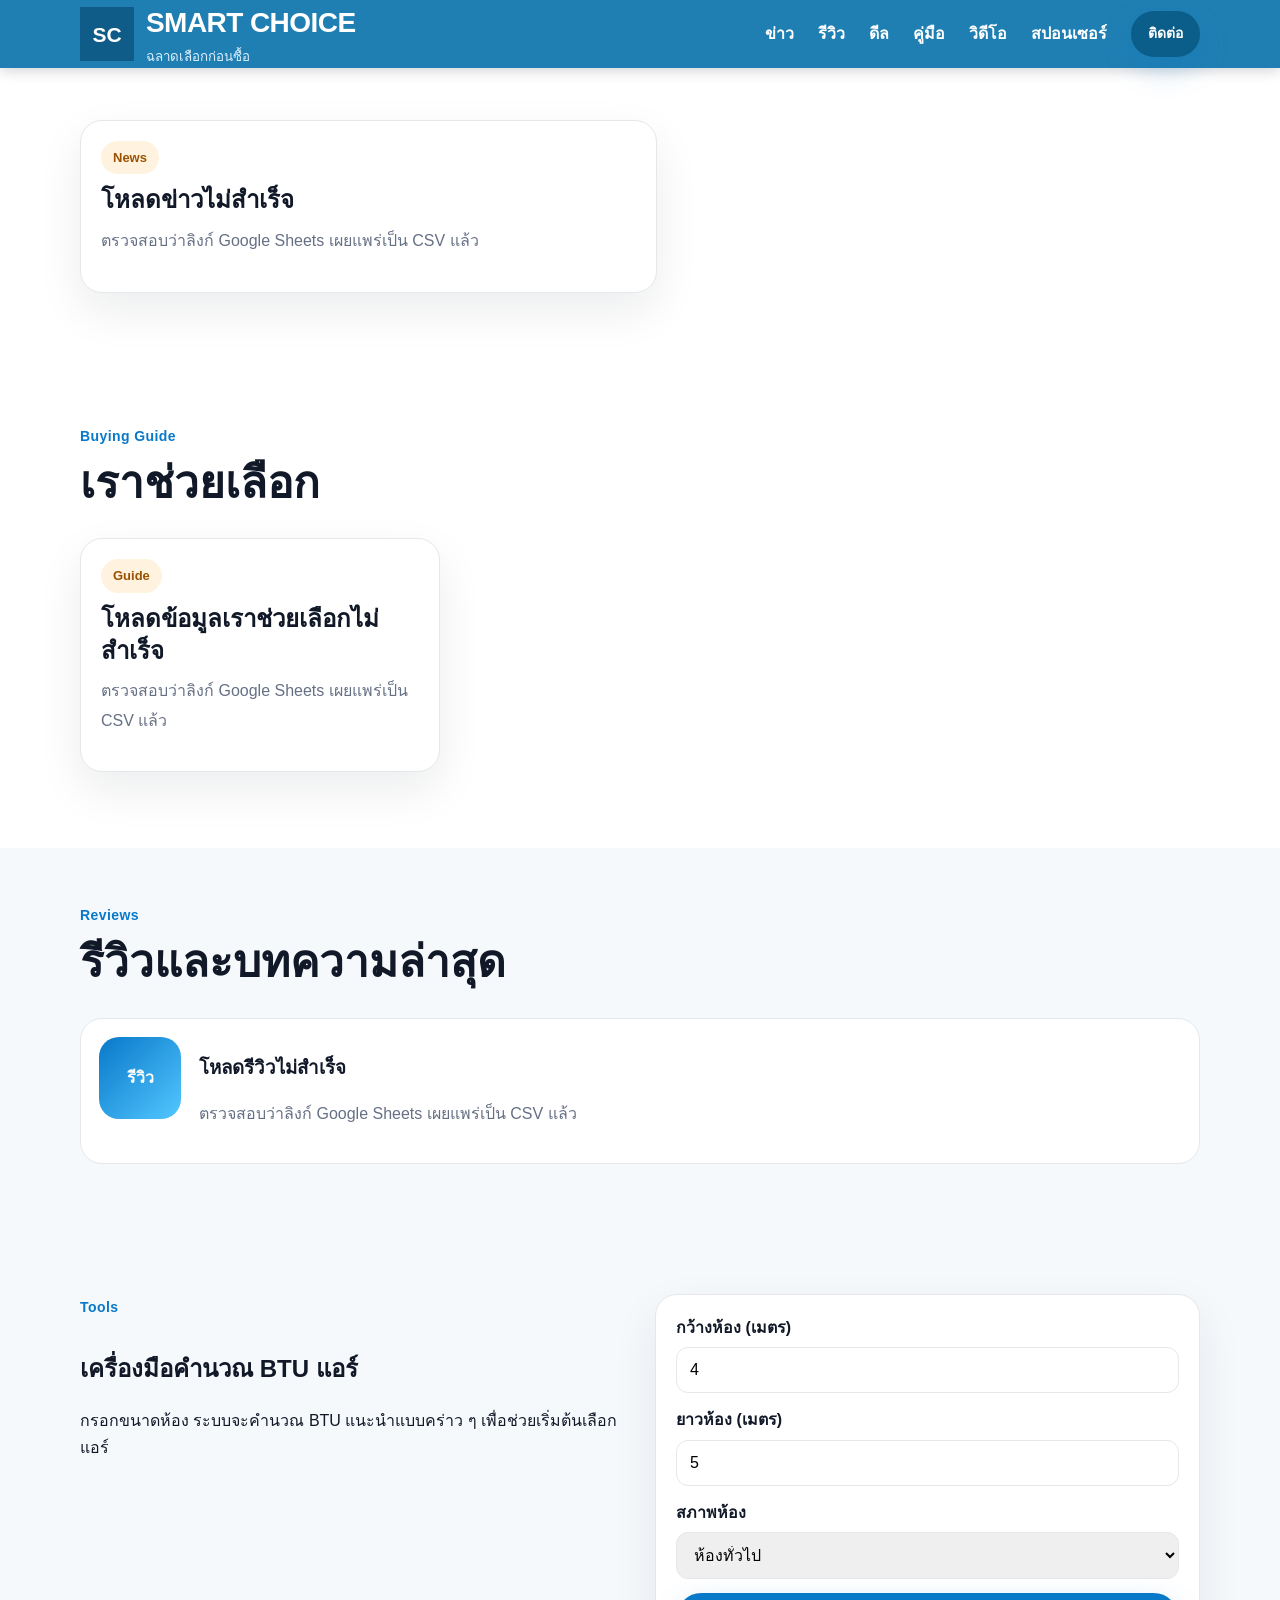
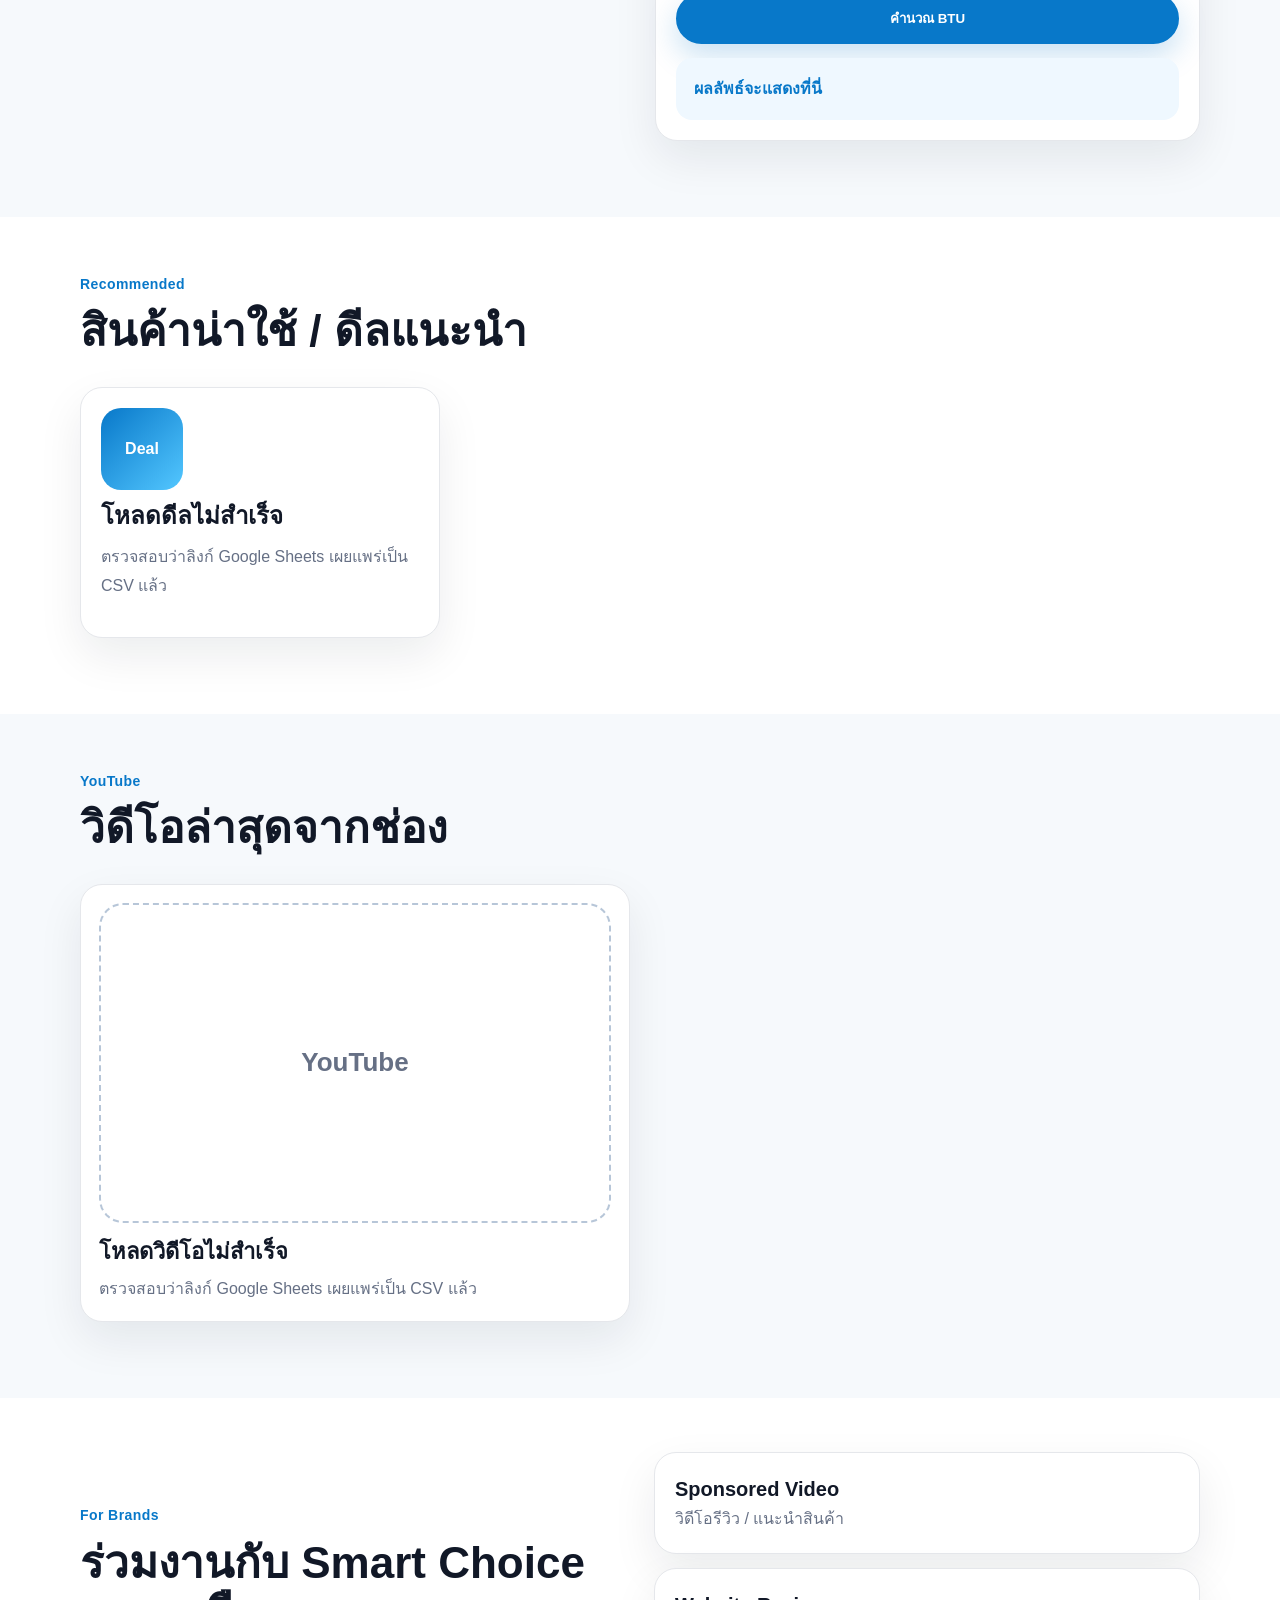
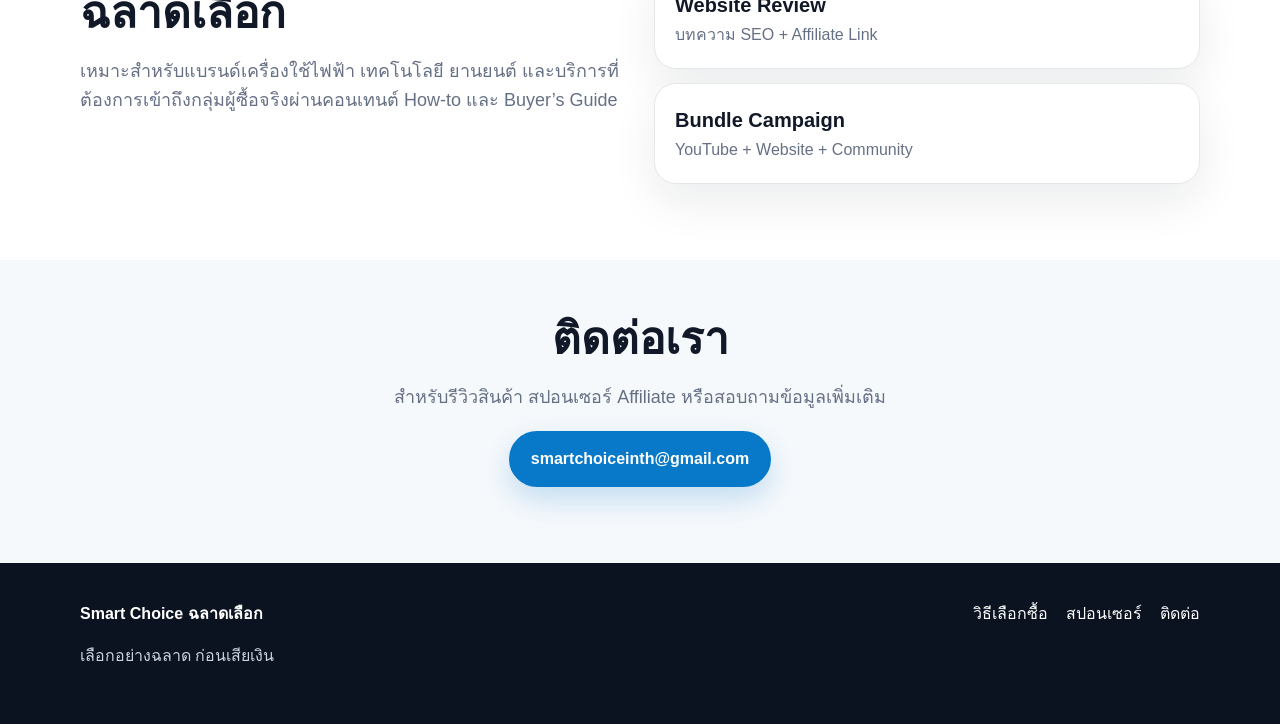
==== commit afc2f887: "Hide compare section for now" ====
--- a/index.html
+++ b/index.html
@@ -64,7 +64,7 @@
           <span class="tag">ทีวี</span>
           <h3>เลือกทีวีต้องดูอะไรบ้าง</h3>
           <p>ขนาดจอ ระยะดู Panel, HDR, Refresh Rate และฟีเจอร์ Smart TV ที่ควรมี</p>
-          <a href="#compare">ดูตารางเทียบ →</a>
+          <a href="#reviews">อ่านรีวิว →</a>
         </article>
         <article class="card" id="internet">
           <span class="tag">เน็ตบ้าน</span>
@@ -92,23 +92,6 @@
         </div>
       </div>
     </section>
-    <section class="section container" id="compare">
-      <div class="section-head">
-        <span class="eyebrow">Compare</span>
-        <h2>เปรียบเทียบก่อนซื้อ</h2>
-      </div>
-      <div class="table-wrap">
-        <table>
-          <thead>
-            <tr><th>หัวข้อ</th><th>สินค้า A</th><th>สินค้า B</th><th>เหมาะกับ</th><th>สรุปเลือกตัวไหนดี</th></tr>
-          </thead>
-          <tbody id="compareTableBody">
-            <tr><td>กำลังโหลดข้อมูลเปรียบเทียบ</td><td>-</td><td>-</td><td>-</td><td>ระบบกำลังดึงข้อมูลจาก Google Sheets</td></tr>
-          </tbody>
-        </table>
-      </div>
-    </section>
-
     <section class="section alt" id="tools">
       <div class="container tool-grid">
         <div>
